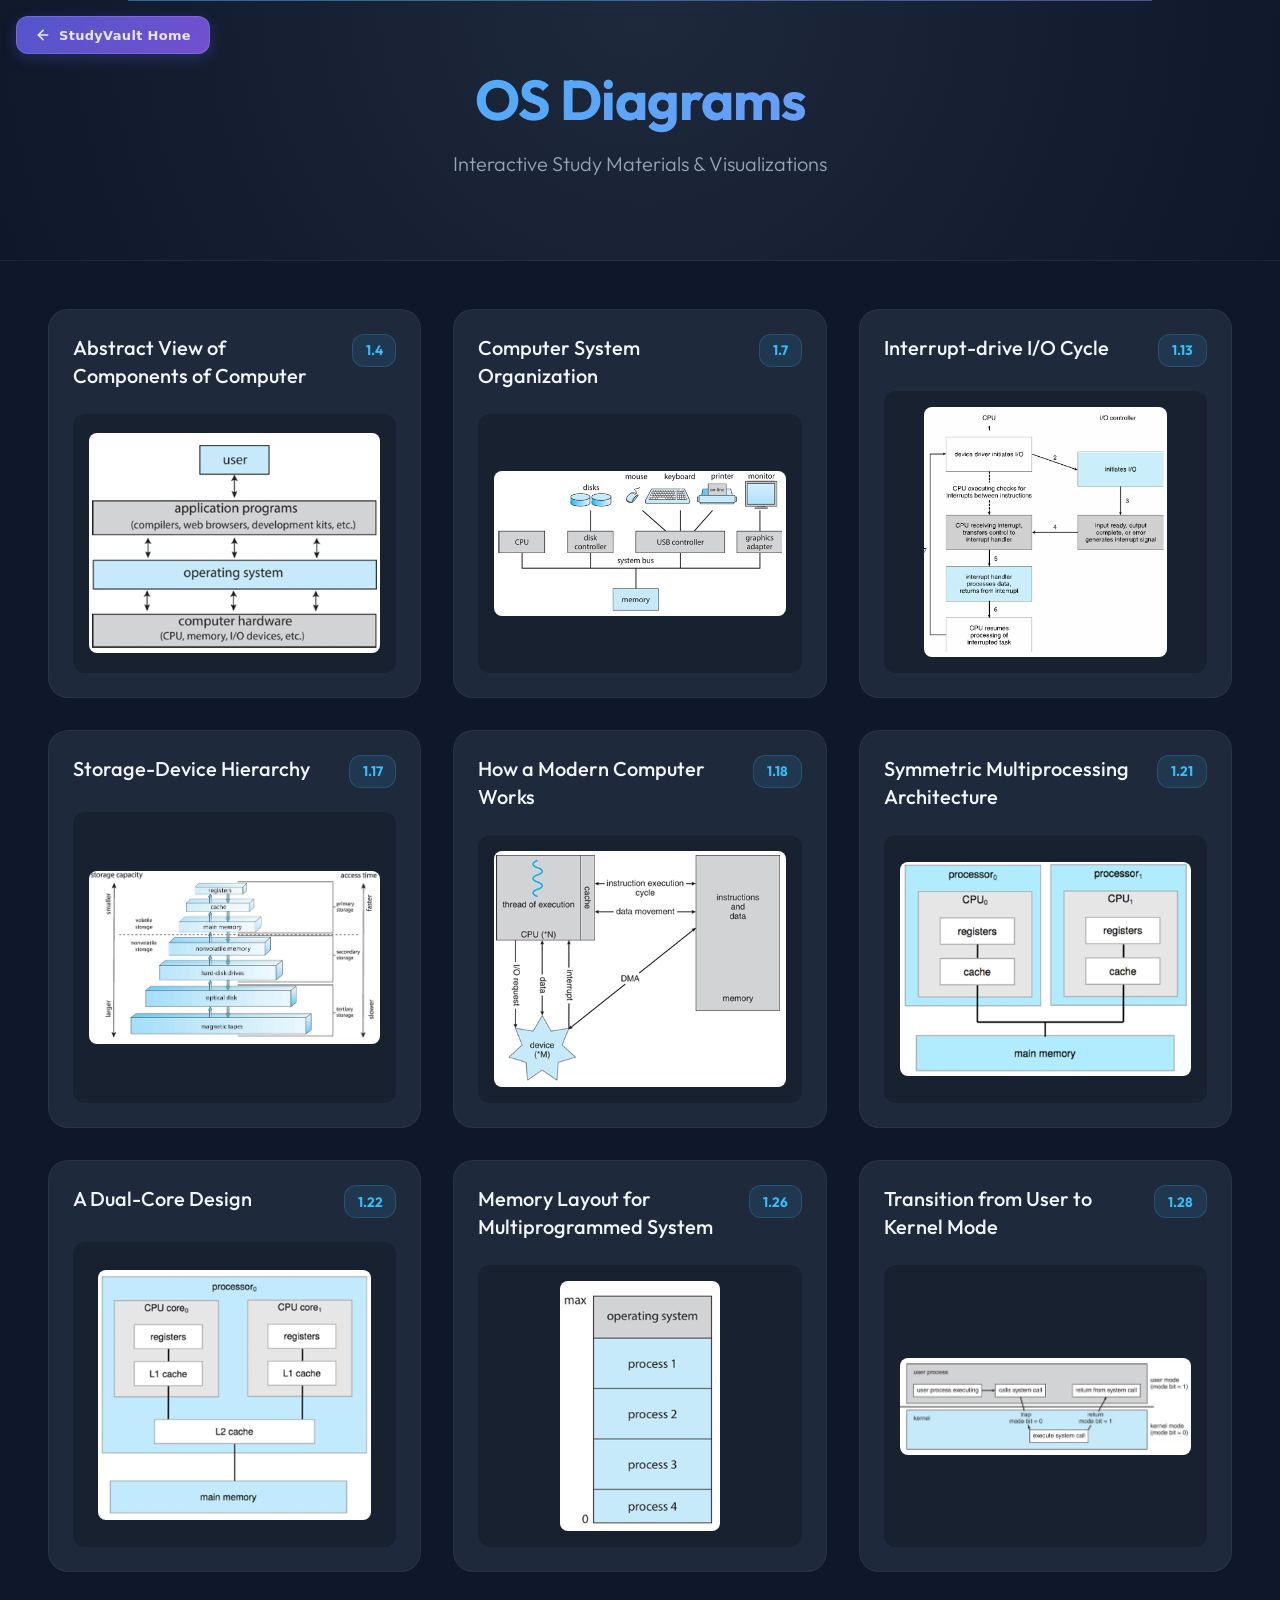
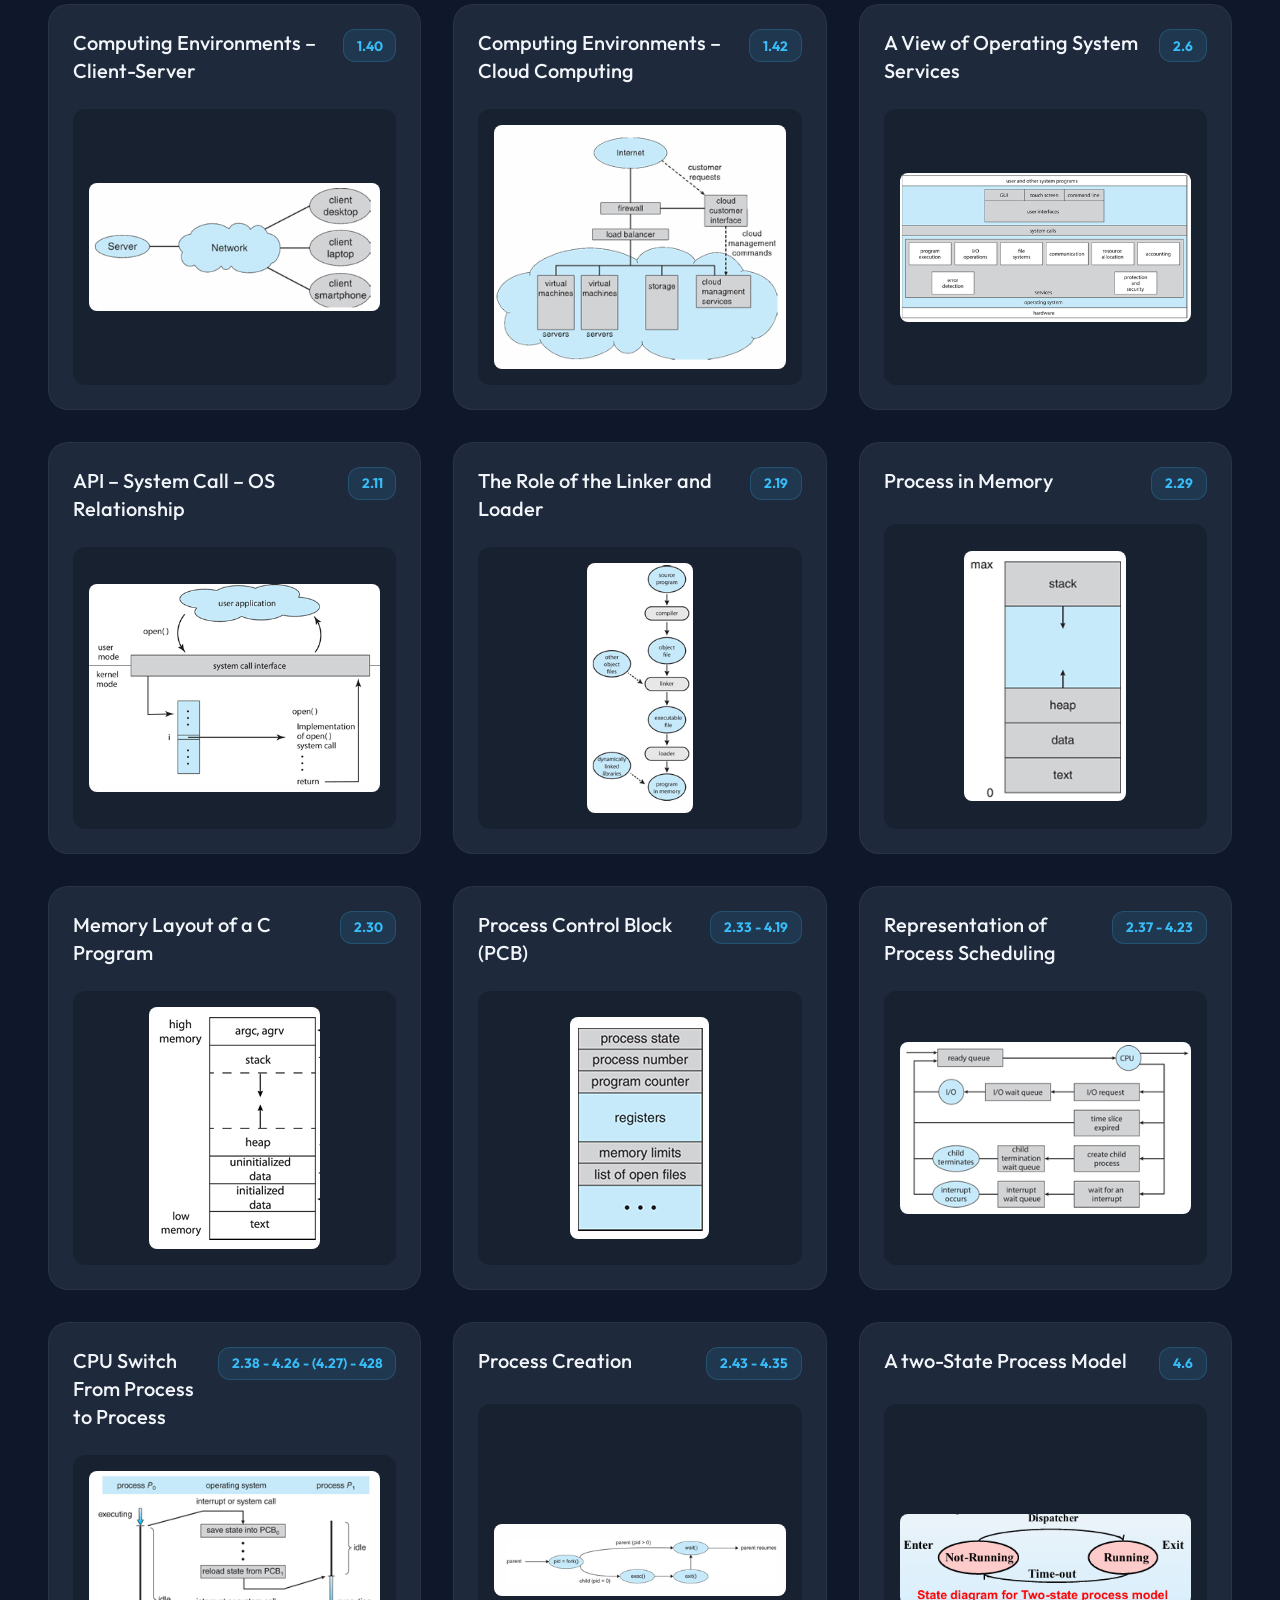
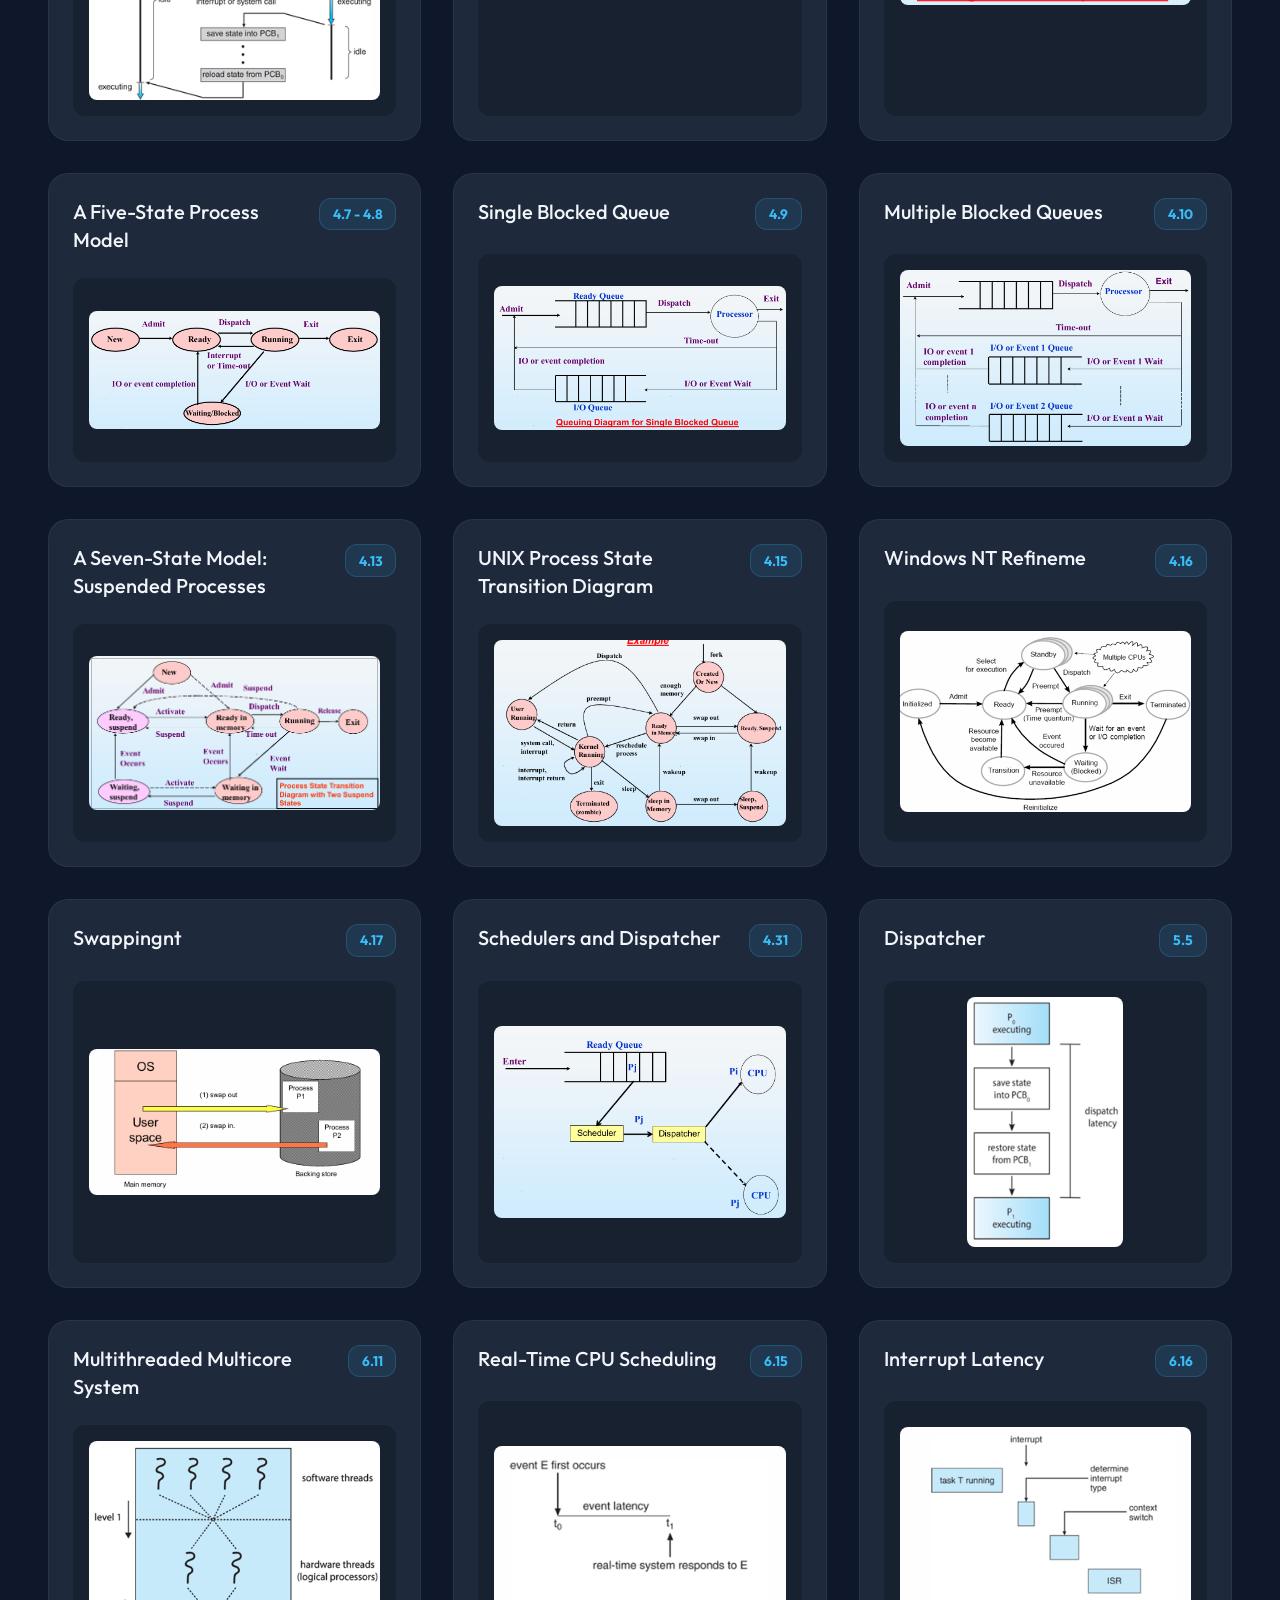
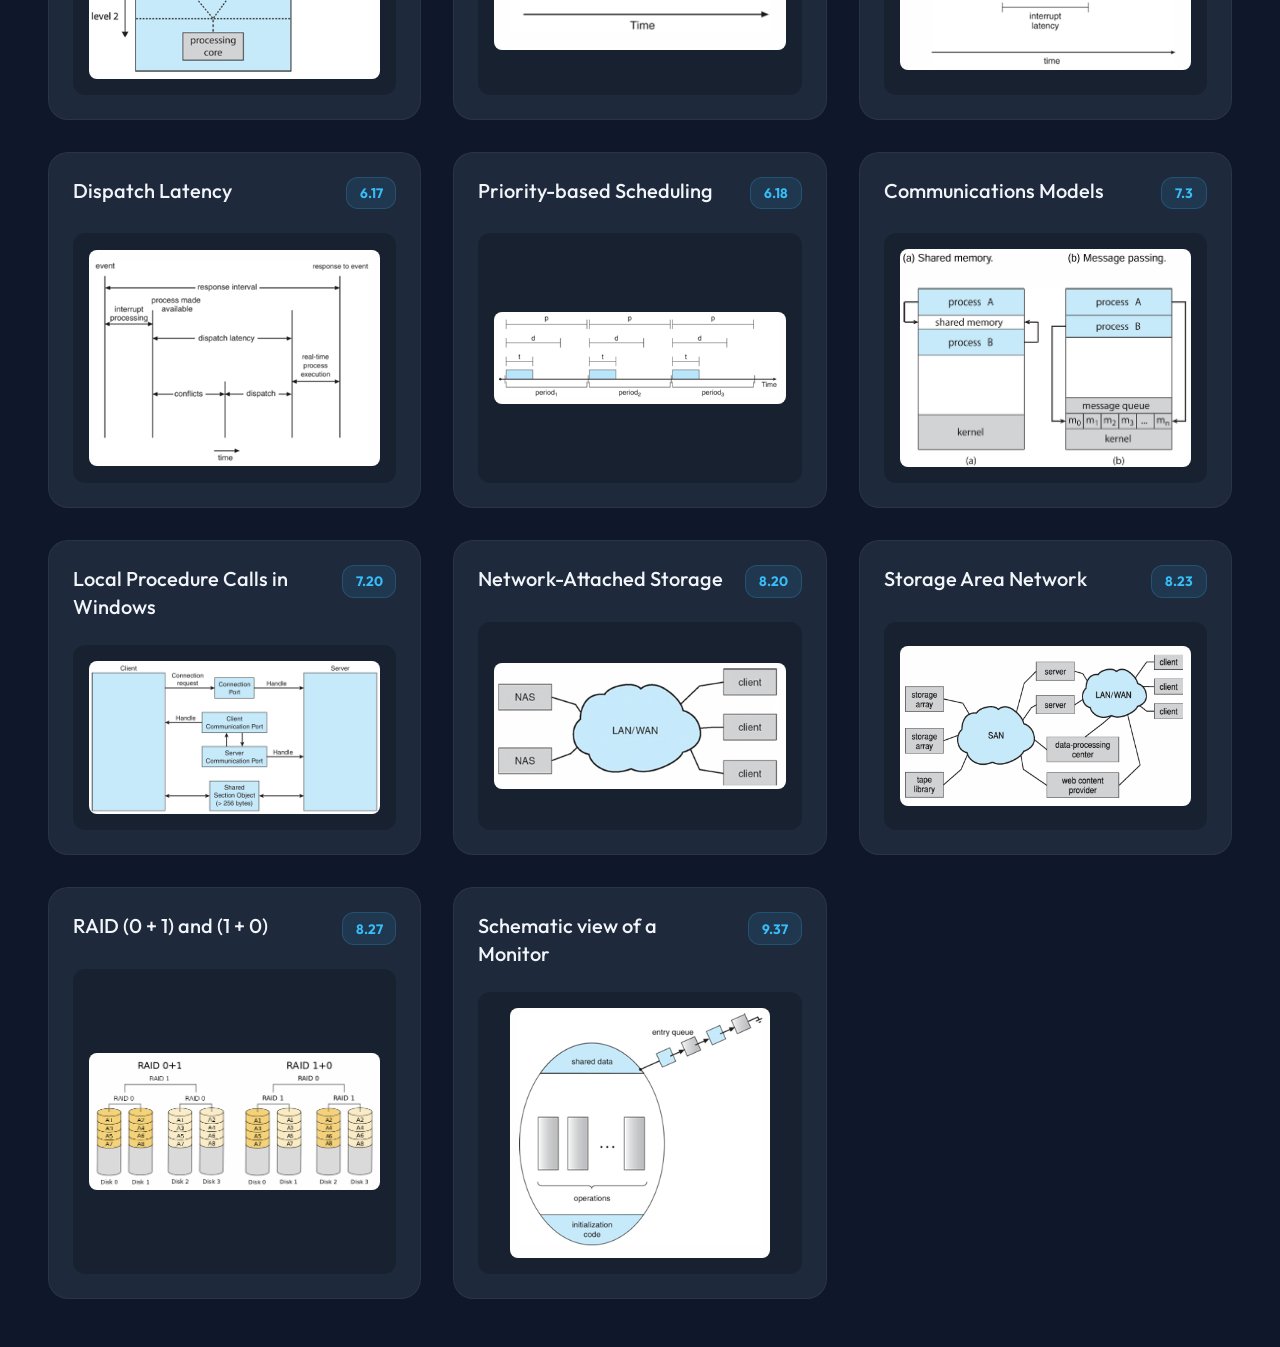
==== files/02_OS_Diagrams.html @ b8034097 "drtygvb33" ====
﻿<!DOCTYPE html>
<html lang="en">
<head>
    <meta charset="UTF-8">
    <meta name="viewport" content="width=device-width, initial-scale=1.0">
    <title>OS Diagrams Collection</title>
    <link href="https://fonts.googleapis.com/css2?family=Outfit:wght@300;400;500;700&display=swap" rel="stylesheet">
    <style>
        :root {
            --bg-dark: #0f172a;
            --bg-card: #1e293b;
            --text-main: #f1f5f9;
            --text-muted: #94a3b8;
            --accent: #3b82f6;
            --accent-glow: rgba(59, 130, 246, 0.5);
            --gradient: linear-gradient(135deg, #38bdf8, #818cf8);
        }
        
        * {
            box-sizing: border-box;
        }

        body {
            margin: 0;
            padding: 0;
            font-family: 'Outfit', sans-serif;
            background-color: var(--bg-dark);
            color: var(--text-main);
            min-height: 100vh;
        }

        header {
            text-align: center;
            padding: 4rem 2rem;
            background: radial-gradient(circle at top, #1e293b 0%, #0f172a 100%);
            border-bottom: 1px solid rgba(255, 255, 255, 0.05);
            position: relative;
            overflow: hidden;
        }

        header::after {
            content: '';
            position: absolute;
            top: 0;
            left: 50%;
            transform: translateX(-50%);
            width: 80%;
            height: 1px;
            background: var(--gradient);
            opacity: 0.5;
            box-shadow: 0 0 20px var(--accent-glow);
        }

        h1 {
            margin: 0;
            font-size: 3.5rem;
            font-weight: 700;
            background: var(--gradient);
            -webkit-background-clip: text;
            -webkit-text-fill-color: transparent;
            letter-spacing: -1px;
        }

        header p {
            margin-top: 1rem;
            color: var(--text-muted);
            font-size: 1.25rem;
            font-weight: 300;
        }

        .grid {
            display: grid;
            grid-template-columns: repeat(auto-fill, minmax(350px, 1fr));
            gap: 2rem;
            padding: 3rem;
            max-width: 1400px;
            margin: 0 auto;
        }

        .card {
            background: var(--bg-card);
            border-radius: 20px;
            padding: 1.5rem;
            border: 1px solid rgba(255,255,255,0.05);
            transition: all 0.4s cubic-bezier(0.175, 0.885, 0.32, 1.275);
            display: flex;
            flex-direction: column;
            position: relative;
            z-index: 1;
        }

        .card::before {
            content: '';
            position: absolute;
            inset: 0;
            border-radius: 20px;
            padding: 2px;
            background: var(--gradient);
            -webkit-mask: linear-gradient(#fff 0 0) content-box, linear-gradient(#fff 0 0);
            -webkit-mask-composite: xor;
            mask-composite: exclude;
            opacity: 0;
            transition: opacity 0.4s ease;
            z-index: -1;
        }

        .card:hover {
            transform: translateY(-10px);
            box-shadow: 0 20px 40px rgba(0,0,0,0.5);
        }

        .card:hover::before {
            opacity: 1;
        }

        .card-header {
            margin-bottom: 1.5rem;
            display: flex;
            justify-content: space-between;
            align-items: flex-start;
            gap: 1rem;
        }

        .card-title {
            margin: 0;
            font-size: 1.25rem;
            font-weight: 500;
            line-height: 1.4;
        }

        .card-badge {
            background: rgba(56, 189, 248, 0.1);
            color: #38bdf8;
            padding: 0.4rem 0.8rem;
            border-radius: 12px;
            font-size: 0.85rem;
            font-weight: 700;
            white-space: nowrap;
            border: 1px solid rgba(56, 189, 248, 0.2);
        }

        .card-image-container {
            flex-grow: 1;
            display: flex;
            align-items: center;
            justify-content: center;
            background: rgba(0,0,0,0.2);
            border-radius: 12px;
            padding: 1rem;
            overflow: hidden;
            cursor: zoom-in;
        }

        .card-image {
            max-width: 100%;
            max-height: 250px;
            object-fit: contain;
            border-radius: 8px;
            transition: transform 0.5s ease;
        }

        .card-image-container:hover .card-image {
            transform: scale(1.05);
        }

        /* Lightbox Modal */
        .lightbox {
            position: fixed;
            inset: 0;
            background: rgba(15, 23, 42, 0.95);
            backdrop-filter: blur(10px);
            z-index: 1000;
            display: flex;
            align-items: center;
            justify-content: center;
            opacity: 0;
            pointer-events: none;
            transition: opacity 0.3s ease;
            padding: 2rem;
        }

        .lightbox.active {
            opacity: 1;
            pointer-events: all;
        }

        .lightbox-content {
            max-width: 100%;
            max-height: 100%;
            position: relative;
        }

        .lightbox-img {
            max-width: 100%;
            max-height: 90vh;
            border-radius: 12px;
            box-shadow: 0 0 50px rgba(0,0,0,0.5);
            transform: scale(0.9);
            transition: transform 0.4s cubic-bezier(0.175, 0.885, 0.32, 1.275);
        }

        .lightbox.active .lightbox-img {
            transform: scale(1);
        }

        .lightbox-close {
            position: absolute;
            top: -3rem;
            right: 0;
            color: #fff;
            font-size: 2.5rem;
            background: none;
            border: none;
            cursor: pointer;
            opacity: 0.7;
            transition: opacity 0.2s;
        }

        .lightbox-close:hover {
            opacity: 1;
        }

        .no-image {
            padding: 3rem 0;
            text-align: center;
            color: var(--text-muted);
            font-style: italic;
        }

        .first-badge-tooltip {
            position: relative;
            cursor: pointer;
        }

        .first-badge-tooltip::after {
            content: '💡  Lecture . Slide ';
            position: absolute;
            bottom: 140%;
            right: -20px;
            background: linear-gradient(135deg, #3b82f6, #8b5cf6);
            color: #fff;
            padding: 0.6rem 1.2rem;
            border-radius: 10px;
            font-size: 0.95rem;
            font-weight: 600;
            white-space: nowrap;
            box-shadow: 0 10px 25px rgba(59, 130, 246, 0.4);
            animation: bounce-tooltip 2s infinite, fade-out-tooltip 10s forwards;
            pointer-events: none;
            z-index: 20;
        }

        .first-badge-tooltip::before {
            content: '';
            position: absolute;
            bottom: calc(140% - 10px);
            right: 20px;
            border-width: 6px;
            border-style: solid;
            border-color: #6d28d9 transparent transparent transparent;
            animation: fade-out-tooltip 10s forwards;
            pointer-events: none;
            z-index: 20;
        }

        @keyframes bounce-tooltip {
            0%, 100% { transform: translateY(0); }
            50% { transform: translateY(-5px); }
        }

        @keyframes fade-out-tooltip {
            0% { opacity: 0; }
            10% { opacity: 1; }
            80% { opacity: 1; }
            100% { opacity: 0; visibility: hidden; }
        }
    </style>
</head>
<body>
<!-- StudyVault Navigation -->
<a href="../index.html" style="position:fixed;top:16px;left:16px;z-index:99999;display:inline-flex;align-items:center;gap:8px;padding:10px 18px;background:linear-gradient(135deg,rgba(99,102,241,0.9),rgba(139,92,246,0.9));color:white;text-decoration:none;border-radius:12px;font-family:'Inter',system-ui,-apple-system,sans-serif;font-size:13px;font-weight:600;letter-spacing:0.3px;backdrop-filter:blur(12px);border:1px solid rgba(255,255,255,0.15);box-shadow:0 4px 15px rgba(99,102,241,0.3),0 1px 3px rgba(0,0,0,0.2);transition:all 0.3s cubic-bezier(0.4,0,0.2,1);opacity:0.9;" onmouseover="this.style.opacity='1';this.style.transform='translateY(-2px)';this.style.boxShadow='0 6px 20px rgba(99,102,241,0.4),0 2px 5px rgba(0,0,0,0.2)'" onmouseout="this.style.opacity='0.9';this.style.transform='translateY(0)';this.style.boxShadow='0 4px 15px rgba(99,102,241,0.3),0 1px 3px rgba(0,0,0,0.2)'" id="back-to-home"><svg width="16" height="16" viewBox="0 0 24 24" fill="none" stroke="currentColor" stroke-width="2.5" stroke-linecap="round" stroke-linejoin="round"><path d="M19 12H5"/><polyline points="12 19 5 12 12 5"/></svg>StudyVault Home</a>

    <header>
        <h1>OS Diagrams</h1>
        <p>Interactive Study Materials & Visualizations</p>
    </header>

    <main class="grid">

        <article class="card">
            <div class="card-header">
                <h2 class="card-title">Abstract View of Components of Computer</h2>
                <span class="card-badge first-badge-tooltip">1.4</span>
            </div>
            <div class="card-image-container" onclick="openLightbox(this)">
                <img class="card-image" src="OS diagrams/Abstract View of Components of Computer.png" alt="Abstract View of Components of Computer" data-full="OS diagrams/Abstract View of Components of Computer.png">
            </div>
        </article>
        <article class="card">
            <div class="card-header">
                <h2 class="card-title">Computer System Organization</h2>
                <span class="card-badge">1.7</span>
            </div>
            <div class="card-image-container" onclick="openLightbox(this)">
                <img class="card-image" src="OS diagrams/Computer System Organization.png" alt="Computer System Organization" data-full="OS diagrams/Computer System Organization.png">
            </div>
        </article>
        
        <article class="card">
            <div class="card-header">
                <h2 class="card-title">Interrupt-drive I/O Cycle</h2>
                <span class="card-badge">1.13</span>
            </div>
            <div class="card-image-container" onclick="openLightbox(this)">
                <img class="card-image" src="OS diagrams/Interrupt-drive IO Cycle.png" alt="Interrupt-drive I/O Cycle" data-full="OS diagrams/Interrupt-drive IO Cycle.png">
            </div>
        </article>
        <article class="card">
            <div class="card-header">
                <h2 class="card-title">Storage-Device Hierarchy</h2>
                <span class="card-badge">1.17</span>
            </div>
            <div class="card-image-container" onclick="openLightbox(this)">
                <img class="card-image" src="OS diagrams/Storage-Device Hierarchy.png" alt="Storage-Device Hierarchy" data-full="OS diagrams/Storage-Device Hierarchy.png">
            </div>
        </article>
        <article class="card">
            <div class="card-header">
                <h2 class="card-title">How a Modern Computer Works</h2>
                <span class="card-badge">1.18</span>
            </div>
            <div class="card-image-container" onclick="openLightbox(this)">
                <img class="card-image" src="OS diagrams/How a Modern Computer Works.png" alt="How a Modern Computer Works" data-full="OS diagrams/How a Modern Computer Works.png">
            </div>
        </article>
        <article class="card">
            <div class="card-header">
                <h2 class="card-title">Symmetric Multiprocessing Architecture</h2>
                <span class="card-badge">1.21</span>
            </div>
            <div class="card-image-container" onclick="openLightbox(this)">
                <img class="card-image" src="OS diagrams/Symmetric Multiprocessing Architecture.png" alt="Symmetric Multiprocessing Architecture" data-full="OS diagrams/Symmetric Multiprocessing Architecture.png">
            </div>
        </article>
        <article class="card">
            <div class="card-header">
                <h2 class="card-title">A Dual-Core Design</h2>
                <span class="card-badge">1.22</span>
            </div>
            <div class="card-image-container" onclick="openLightbox(this)">
                <img class="card-image" src="OS diagrams/A Dual-Core Design.png" alt="A Dual-Core Design" data-full="OS diagrams/A Dual-Core Design.png">
            </div>
        </article>
        <article class="card">
            <div class="card-header">
                <h2 class="card-title">Memory Layout for Multiprogrammed System</h2>
                <span class="card-badge">1.26</span>
            </div>
            <div class="card-image-container" onclick="openLightbox(this)">
                <img class="card-image" src="OS diagrams/Memory Layout for Multiprogrammed System.png" alt="Memory Layout for Multiprogrammed System" data-full="OS diagrams/Memory Layout for Multiprogrammed System.png">
            </div>
        </article>
        <article class="card">
            <div class="card-header">
                <h2 class="card-title">Transition from User to Kernel Mode</h2>
                <span class="card-badge">1.28</span>
            </div>
            <div class="card-image-container" onclick="openLightbox(this)">
                <img class="card-image" src="OS diagrams/Transition from User to Kernel Mode.png" alt="Transition from User to Kernel Mode" data-full="OS diagrams/Transition from User to Kernel Mode.png">
            </div>
        </article>
        <article class="card">
            <div class="card-header">
                <h2 class="card-title">Computing Environments – Client-Server</h2>
                <span class="card-badge">1.40</span>
            </div>
            <div class="card-image-container" onclick="openLightbox(this)">
                <img class="card-image" src="OS diagrams/Computing Environments – Client-Server.png" alt="Computing Environments – Client-Server" data-full="OS diagrams/Computing Environments – Client-Server.png">
            </div>
        </article>
        <article class="card">
            <div class="card-header">
                <h2 class="card-title">Computing Environments – Cloud Computing</h2>
                <span class="card-badge">1.42</span>
            </div>
            <div class="card-image-container" onclick="openLightbox(this)">
                <img class="card-image" src="OS diagrams/Computing Environments – Cloud Computing.png" alt="Computing Environments – Cloud Computing" data-full="OS diagrams/Computing Environments – Cloud Computing.png">
            </div>
        </article>
        <article class="card">
            <div class="card-header">
                <h2 class="card-title">A View of Operating System Services</h2>
                <span class="card-badge">2.6</span>
            </div>
            <div class="card-image-container" onclick="openLightbox(this)">
                <img class="card-image" src="OS diagrams/A View of Operating System Services.png" alt="A View of Operating System Services" data-full="OS diagrams/A View of Operating System Services.png">
            </div>
        </article>
        <article class="card">
            <div class="card-header">
                <h2 class="card-title">API – System Call – OS Relationship</h2>
                <span class="card-badge">2.11</span>
            </div>
            <div class="card-image-container" onclick="openLightbox(this)">
                <img class="card-image" src="OS diagrams/API – System Call – OS Relationship.png" alt="API – System Call – OS Relationship" data-full="OS diagrams/API – System Call – OS Relationship.png">
            </div>
        </article>
        <article class="card">
            <div class="card-header">
                <h2 class="card-title">The Role of the Linker and Loader</h2>
                <span class="card-badge">2.19</span>
            </div>
            <div class="card-image-container" onclick="openLightbox(this)">
                <img class="card-image" src="OS diagrams/The Role of the Linker and Loader.png" alt="The Role of the Linker and Loader" data-full="OS diagrams/The Role of the Linker and Loader.png">
            </div>
        </article>
        <article class="card">
            <div class="card-header">
                <h2 class="card-title">Process in Memory</h2>
                <span class="card-badge">2.29</span>
            </div>
            <div class="card-image-container" onclick="openLightbox(this)">
                <img class="card-image" src="OS diagrams/Process in Memory.png" alt="Process in Memory" data-full="OS diagrams/Process in Memory.png">
            </div>
        </article>
        <article class="card">
            <div class="card-header">
                <h2 class="card-title">Memory Layout of a C Program</h2>
                <span class="card-badge">2.30</span>
            </div>
            <div class="card-image-container" onclick="openLightbox(this)">
                <img class="card-image" src="OS diagrams/Memory Layout of a C Program.png" alt="Memory Layout of a C Program" data-full="OS diagrams/Memory Layout of a C Program.png">
            </div>
        </article>
        <article class="card">
            <div class="card-header">
                <h2 class="card-title">Process Control Block (PCB)</h2>
                <span class="card-badge">2.33 - 4.19</span>
            </div>
            <div class="card-image-container" onclick="openLightbox(this)">
                <img class="card-image" src="OS diagrams/Process Control Block (PCB).png" alt="Process Control Block (PCB)" data-full="OS diagrams/Process Control Block (PCB).png">
            </div>
        </article>
        <article class="card">
            <div class="card-header">
                <h2 class="card-title">Representation of Process Scheduling</h2>
                <span class="card-badge">2.37 - 4.23</span>
            </div>
            <div class="card-image-container" onclick="openLightbox(this)">
                <img class="card-image" src="OS diagrams/Representation of Process Scheduling.png" alt="Representation of Process Scheduling" data-full="OS diagrams/Representation of Process Scheduling.png">
            </div>
        </article>
        <article class="card">
            <div class="card-header">
                <h2 class="card-title">CPU Switch From Process to Process</h2>
                <span class="card-badge">2.38 - 4.26 - (4.27) - 428</span>
            </div>
            <div class="card-image-container" onclick="openLightbox(this)">
                <img class="card-image" src="OS diagrams/CPU Switch From Process to Process.png" alt="CPU Switch From Process to Process" data-full="OS diagrams/CPU Switch From Process to Process.png">
            </div>
        </article>
        <article class="card">
            <div class="card-header">
                <h2 class="card-title">Process Creation</h2>
                <span class="card-badge">2.43 - 4.35</span>
            </div>
            <div class="card-image-container" onclick="openLightbox(this)">
                <img class="card-image" src="OS diagrams/Process Creation.png" alt="Process Creation" data-full="OS diagrams/Process Creation.png">
            </div>
        </article>
        <article class="card">
            <div class="card-header">
                <h2 class="card-title">A two-State Process Model</h2>
                <span class="card-badge">4.6</span>
            </div>
            <div class="card-image-container" onclick="openLightbox(this)">
                <img class="card-image" src="OS diagrams/A two-State Process Model.png" alt="A two-State Process Model" data-full="OS diagrams/A two-State Process Model.png">
            </div>
        </article>
        <article class="card">
            <div class="card-header">
                <h2 class="card-title">A Five-State Process Model</h2>
                <span class="card-badge">4.7 - 4.8</span>
            </div>
            <div class="card-image-container" onclick="openLightbox(this)">
                <img class="card-image" src="OS diagrams/A Five-State Process Model.png" alt="A Five-State Process Model" data-full="OS diagrams/A Five-State Process Model.png">
            </div>
        </article>
        <article class="card">
            <div class="card-header">
                <h2 class="card-title">Single Blocked Queue</h2>
                <span class="card-badge">4.9</span>
            </div>
            <div class="card-image-container" onclick="openLightbox(this)">
                <img class="card-image" src="OS diagrams/Single Blocked Queue.png" alt="Single Blocked Queue" data-full="OS diagrams/Single Blocked Queue.png">
            </div>
        </article>
        <article class="card">
            <div class="card-header">
                <h2 class="card-title">Multiple Blocked Queues</h2>
                <span class="card-badge">4.10</span>
            </div>
            <div class="card-image-container" onclick="openLightbox(this)">
                <img class="card-image" src="OS diagrams/Multiple Blocked Queues.png" alt="Multiple Blocked Queues" data-full="OS diagrams/Multiple Blocked Queues.png">
            </div>
        </article>
        <article class="card">
            <div class="card-header">
                <h2 class="card-title">A Seven-State Model: Suspended Processes</h2>
                <span class="card-badge">4.13</span>
            </div>
            <div class="card-image-container" onclick="openLightbox(this)">
                <img class="card-image" src="OS diagrams/A Seven-State Model Suspended Processes.png" alt="A Seven-State Model: Suspended Processes" data-full="OS diagrams/A Seven-State Model Suspended Processes.png">
            </div>
        </article>
        <article class="card">
            <div class="card-header">
                <h2 class="card-title">UNIX Process State Transition Diagram</h2>
                <span class="card-badge">4.15</span>
            </div>
            <div class="card-image-container" onclick="openLightbox(this)">
                <img class="card-image" src="OS diagrams/UNIX Process State Transition Diagram.png" alt="UNIX Process State Transition Diagram" data-full="OS diagrams/UNIX Process State Transition Diagram.png">
            </div>
        </article>
        <article class="card">
            <div class="card-header">
                <h2 class="card-title">Windows NT Refineme</h2>
                <span class="card-badge">4.16</span>
            </div>
            <div class="card-image-container" onclick="openLightbox(this)">
                <img class="card-image" src="OS diagrams/Windows NT Refineme.png" alt="Windows NT Refineme" data-full="OS diagrams/Windows NT Refineme.png">
            </div>
        </article>
        <article class="card">
            <div class="card-header">
                <h2 class="card-title">Swappingnt</h2>
                <span class="card-badge">4.17</span>
            </div>
            <div class="card-image-container" onclick="openLightbox(this)">
                <img class="card-image" src="OS diagrams/Swappingnt.png" alt="Swappingnt" data-full="OS diagrams/Swappingnt.png">
            </div>
        </article>
        <article class="card">
            <div class="card-header">
                <h2 class="card-title">Schedulers and Dispatcher</h2>
                <span class="card-badge">4.31</span>
            </div>
            <div class="card-image-container" onclick="openLightbox(this)">
                <img class="card-image" src="OS diagrams/Schedulers and Dispatcher.png" alt="Schedulers and Dispatcher" data-full="OS diagrams/Schedulers and Dispatcher.png">
            </div>
        </article>
        <article class="card">
            <div class="card-header">
                <h2 class="card-title">Dispatcher</h2>
                <span class="card-badge">5.5</span>
            </div>
            <div class="card-image-container" onclick="openLightbox(this)">
                <img class="card-image" src="OS diagrams/Dispatcher.png" alt="Dispatcher" data-full="OS diagrams/Dispatcher.png">
            </div>
        </article>
        <article class="card">
            <div class="card-header">
                <h2 class="card-title">Multithreaded Multicore System</h2>
                <span class="card-badge">6.11</span>
            </div>
            <div class="card-image-container" onclick="openLightbox(this)">
                <img class="card-image" src="OS diagrams/Multithreaded Multicore System.png" alt="Multithreaded Multicore System" data-full="OS diagrams/Multithreaded Multicore System.png">
            </div>
        </article>
        <article class="card">
            <div class="card-header">
                <h2 class="card-title">Real-Time CPU Scheduling</h2>
                <span class="card-badge">6.15</span>
            </div>
            <div class="card-image-container" onclick="openLightbox(this)">
                <img class="card-image" src="OS diagrams/Real-Time CPU Scheduling.png" alt="Real-Time CPU Scheduling" data-full="OS diagrams/Real-Time CPU Scheduling.png">
            </div>
        </article>
        <article class="card">
            <div class="card-header">
                <h2 class="card-title">Interrupt Latency</h2>
                <span class="card-badge">6.16</span>
            </div>
            <div class="card-image-container" onclick="openLightbox(this)">
                <img class="card-image" src="OS diagrams/Interrupt Latency.png" alt="Interrupt Latency" data-full="OS diagrams/Interrupt Latency.png">
            </div>
        </article>
        <article class="card">
            <div class="card-header">
                <h2 class="card-title">Dispatch Latency</h2>
                <span class="card-badge">6.17</span>
            </div>
            <div class="card-image-container" onclick="openLightbox(this)">
                <img class="card-image" src="OS diagrams/Dispatch Latency.png" alt="Dispatch Latency" data-full="OS diagrams/Dispatch Latency.png">
            </div>
        </article>
        <article class="card">
            <div class="card-header">
                <h2 class="card-title">Priority-based Scheduling</h2>
                <span class="card-badge">6.18</span>
            </div>
            <div class="card-image-container" onclick="openLightbox(this)">
                <img class="card-image" src="OS diagrams/Priority-based Scheduling.png" alt="Priority-based Scheduling" data-full="OS diagrams/Priority-based Scheduling.png">
            </div>
        </article>
        <article class="card">
            <div class="card-header">
                <h2 class="card-title">Communications Models</h2>
                <span class="card-badge">7.3</span>
            </div>
            <div class="card-image-container" onclick="openLightbox(this)">
                <img class="card-image" src="OS diagrams/Communications Models.png" alt="Communications Models" data-full="OS diagrams/Communications Models.png">
            </div>
        </article>
        <article class="card">
            <div class="card-header">
                <h2 class="card-title">Local Procedure Calls in Windows</h2>
                <span class="card-badge">7.20</span>
            </div>
            <div class="card-image-container" onclick="openLightbox(this)">
                <img class="card-image" src="OS diagrams/Local Procedure Calls in Windows.png" alt="Local Procedure Calls in Windows" data-full="OS diagrams/Local Procedure Calls in Windows.png">
            </div>
        </article>
        <article class="card">
            <div class="card-header">
                <h2 class="card-title">Network-Attached Storage</h2>
                <span class="card-badge">8.20</span>
            </div>
            <div class="card-image-container" onclick="openLightbox(this)">
                <img class="card-image" src="OS diagrams/Network-Attached Storage.png" alt="Network-Attached Storage" data-full="OS diagrams/Network-Attached Storage.png">
            </div>
        </article>
        <article class="card">
            <div class="card-header">
                <h2 class="card-title">Storage Area Network</h2>
                <span class="card-badge">8.23</span>
            </div>
            <div class="card-image-container" onclick="openLightbox(this)">
                <img class="card-image" src="OS diagrams/Storage Area Network.png" alt="Storage Area Network" data-full="OS diagrams/Storage Area Network.png">
            </div>
        </article>
        <article class="card">
            <div class="card-header">
                <h2 class="card-title">RAID (0 + 1) and (1 + 0)</h2>
                <span class="card-badge">8.27</span>
            </div>
            <div class="card-image-container" onclick="openLightbox(this)">
                <img class="card-image" src="OS diagrams/RAID (0 + 1) and (1 + 0).png" alt="RAID (0 + 1) and (1 + 0)" data-full="OS diagrams/RAID (0 + 1) and (1 + 0).png">
            </div>
        </article>
        <article class="card">
            <div class="card-header">
                <h2 class="card-title">Schematic view of a Monitor</h2>
                <span class="card-badge">9.37</span>
            </div>
            <div class="card-image-container" onclick="openLightbox(this)">
                <img class="card-image" src="OS diagrams/Schematic view of a Monitor.png" alt="Schematic view of a Monitor" data-full="OS diagrams/Schematic view of a Monitor.png">
            </div>
        </article>
    </main>

    <div class="lightbox" id="lightbox" onclick="if(event.target === this) closeLightbox()">
        <div class="lightbox-content">
            <button class="lightbox-close" onclick="closeLightbox()">&times;</button>
            <img class="lightbox-img" id="lightbox-img" src="" alt="Full screen diagram">
        </div>
    </div>

    <script>
        function openLightbox(container) {
            const img = container.querySelector('.card-image');
            if (!img) return;
            
            const lightbox = document.getElementById('lightbox');
            const lightboxImg = document.getElementById('lightbox-img');
            
            lightboxImg.src = img.getAttribute('data-full');
            lightbox.classList.add('active');
            document.body.style.overflow = 'hidden';
        }

        function closeLightbox() {
            const lightbox = document.getElementById('lightbox');
            lightbox.classList.remove('active');
            document.body.style.overflow = '';
        }

        document.addEventListener('keydown', (e) => {
            if (e.key === 'Escape') closeLightbox();
        });
    </script>
</body>
</html>
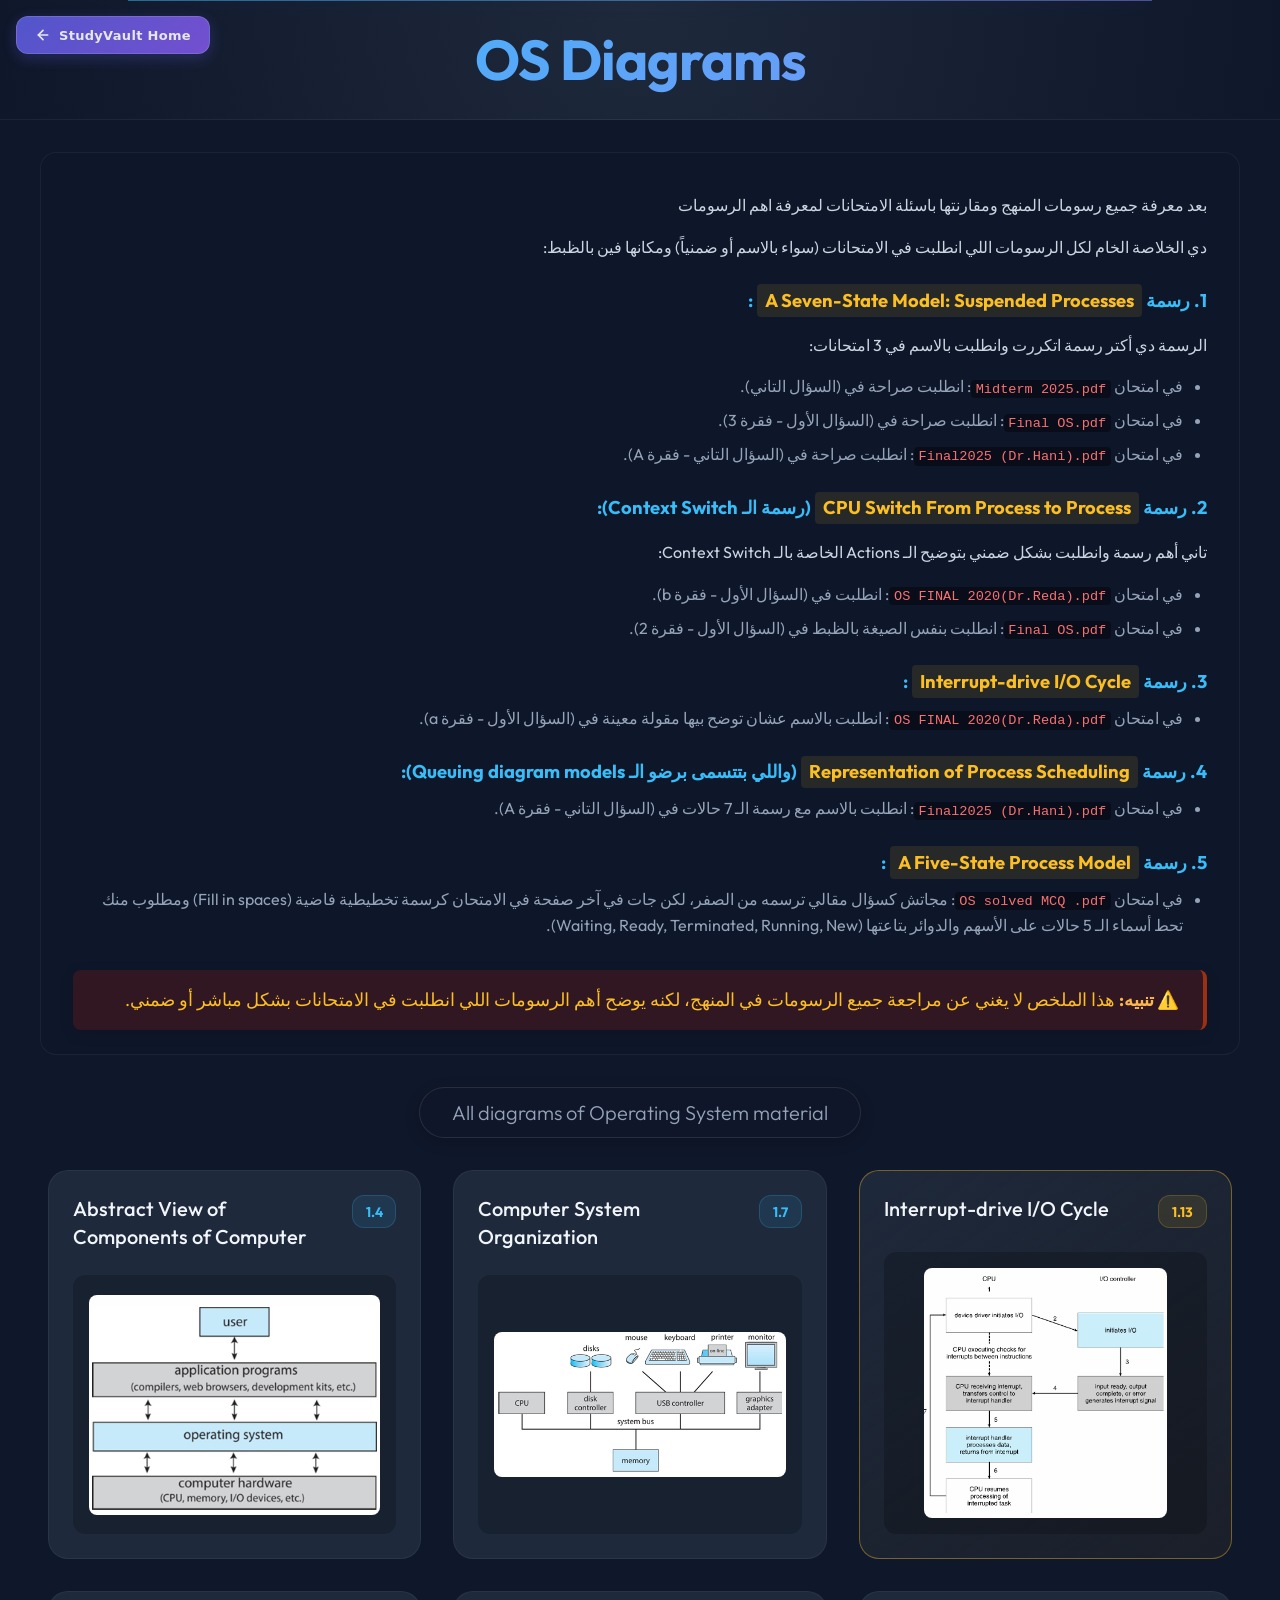
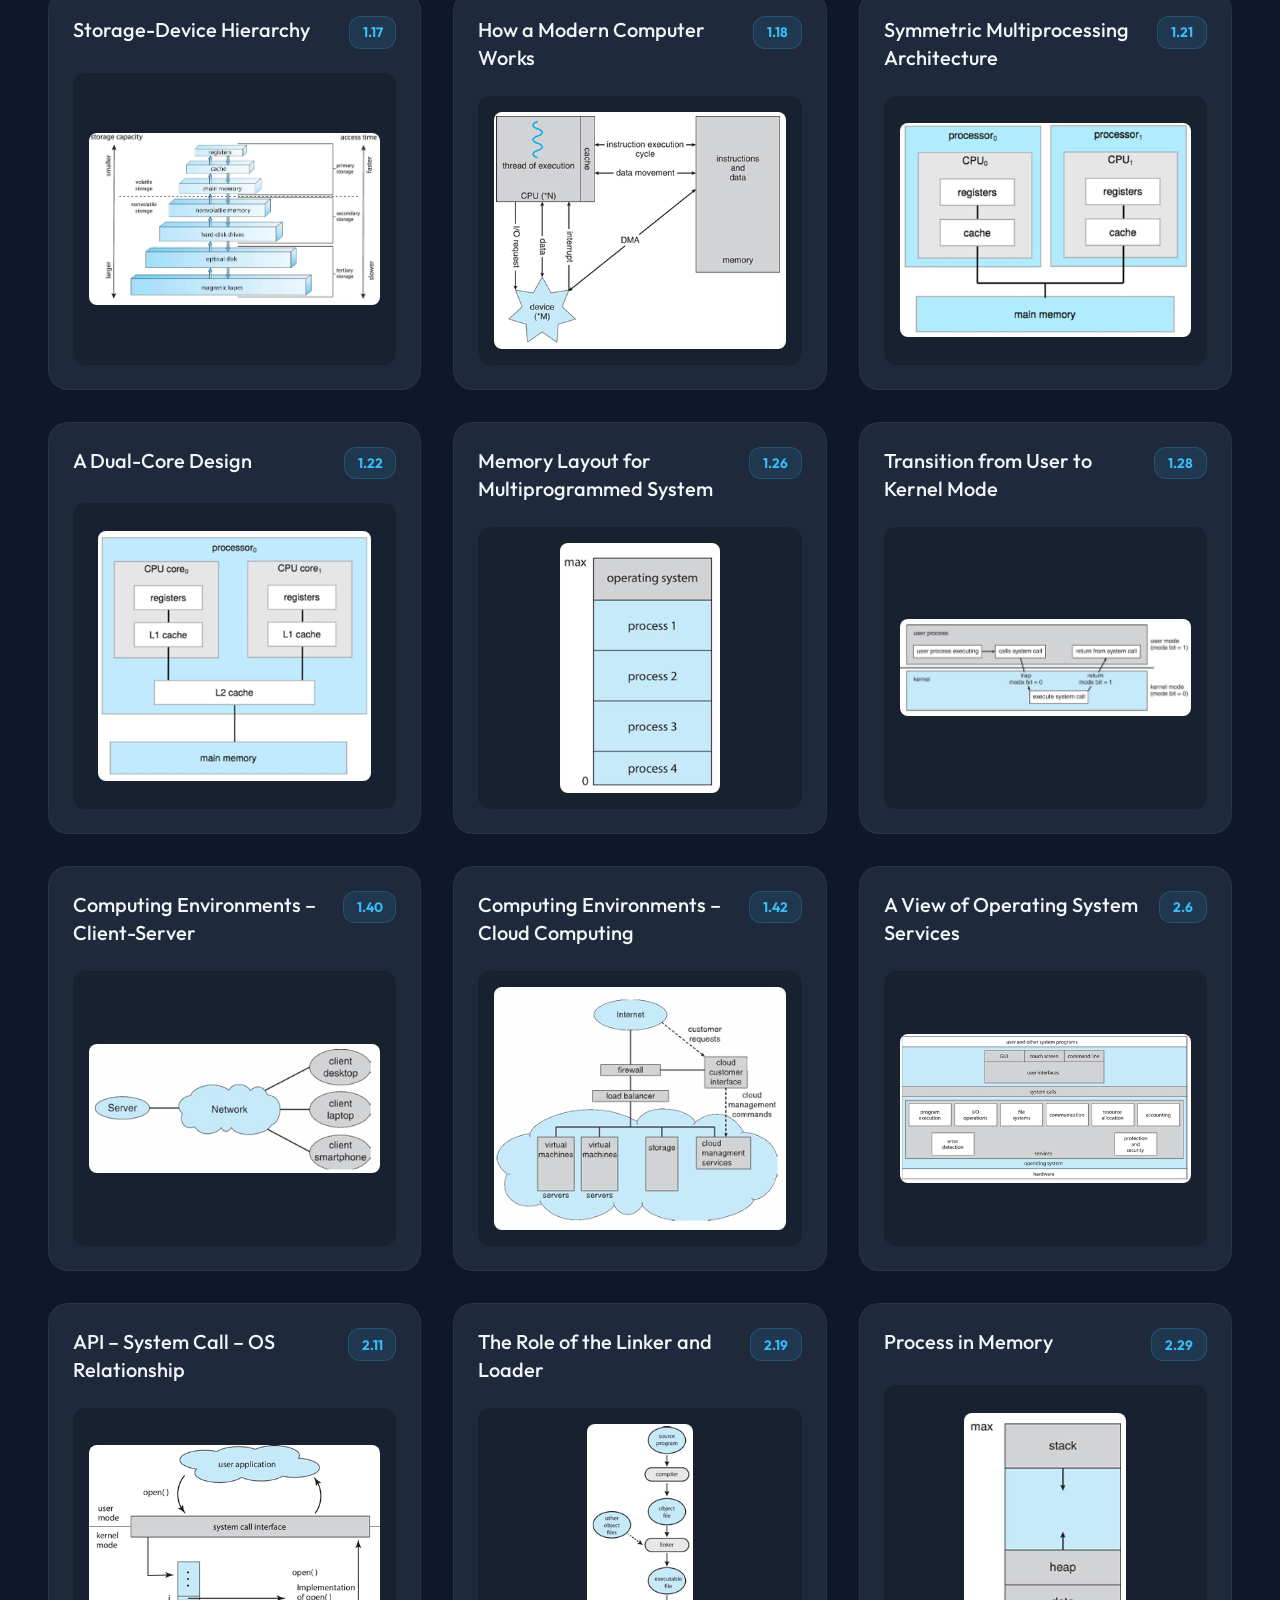
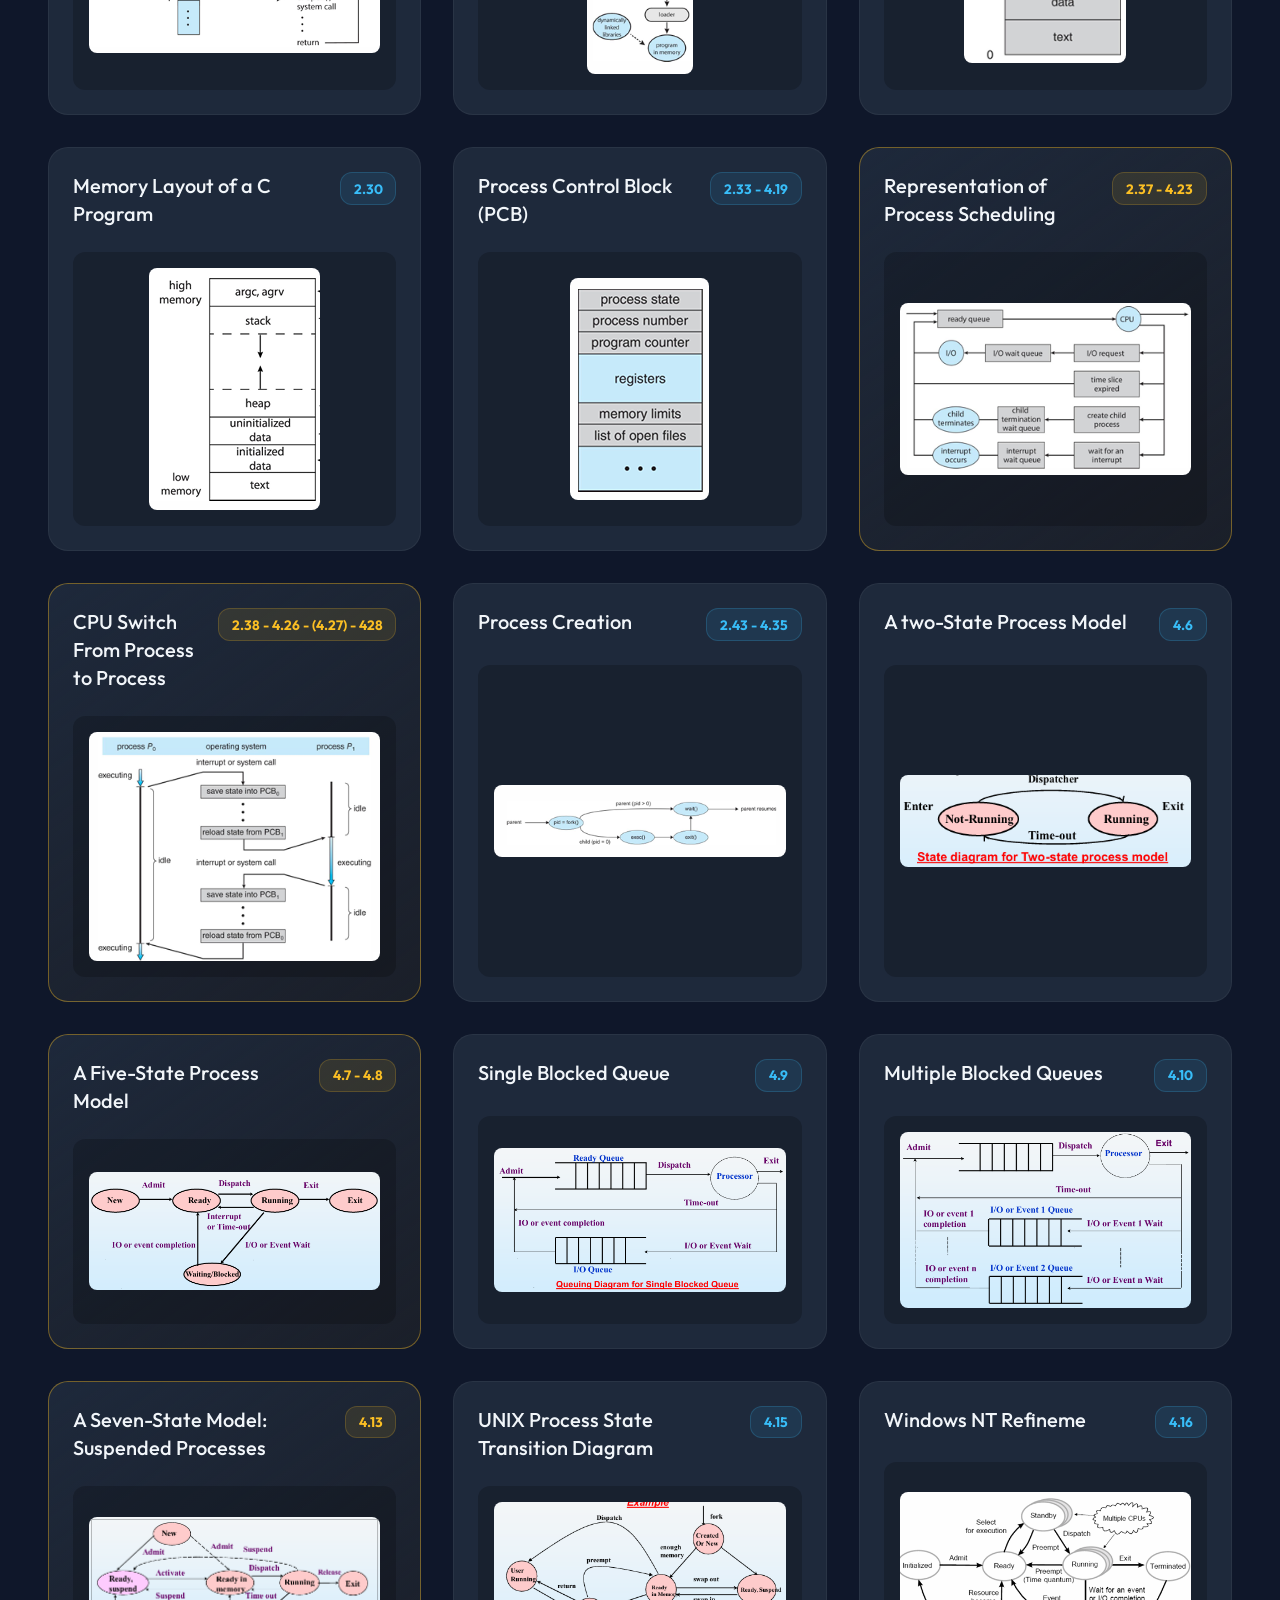
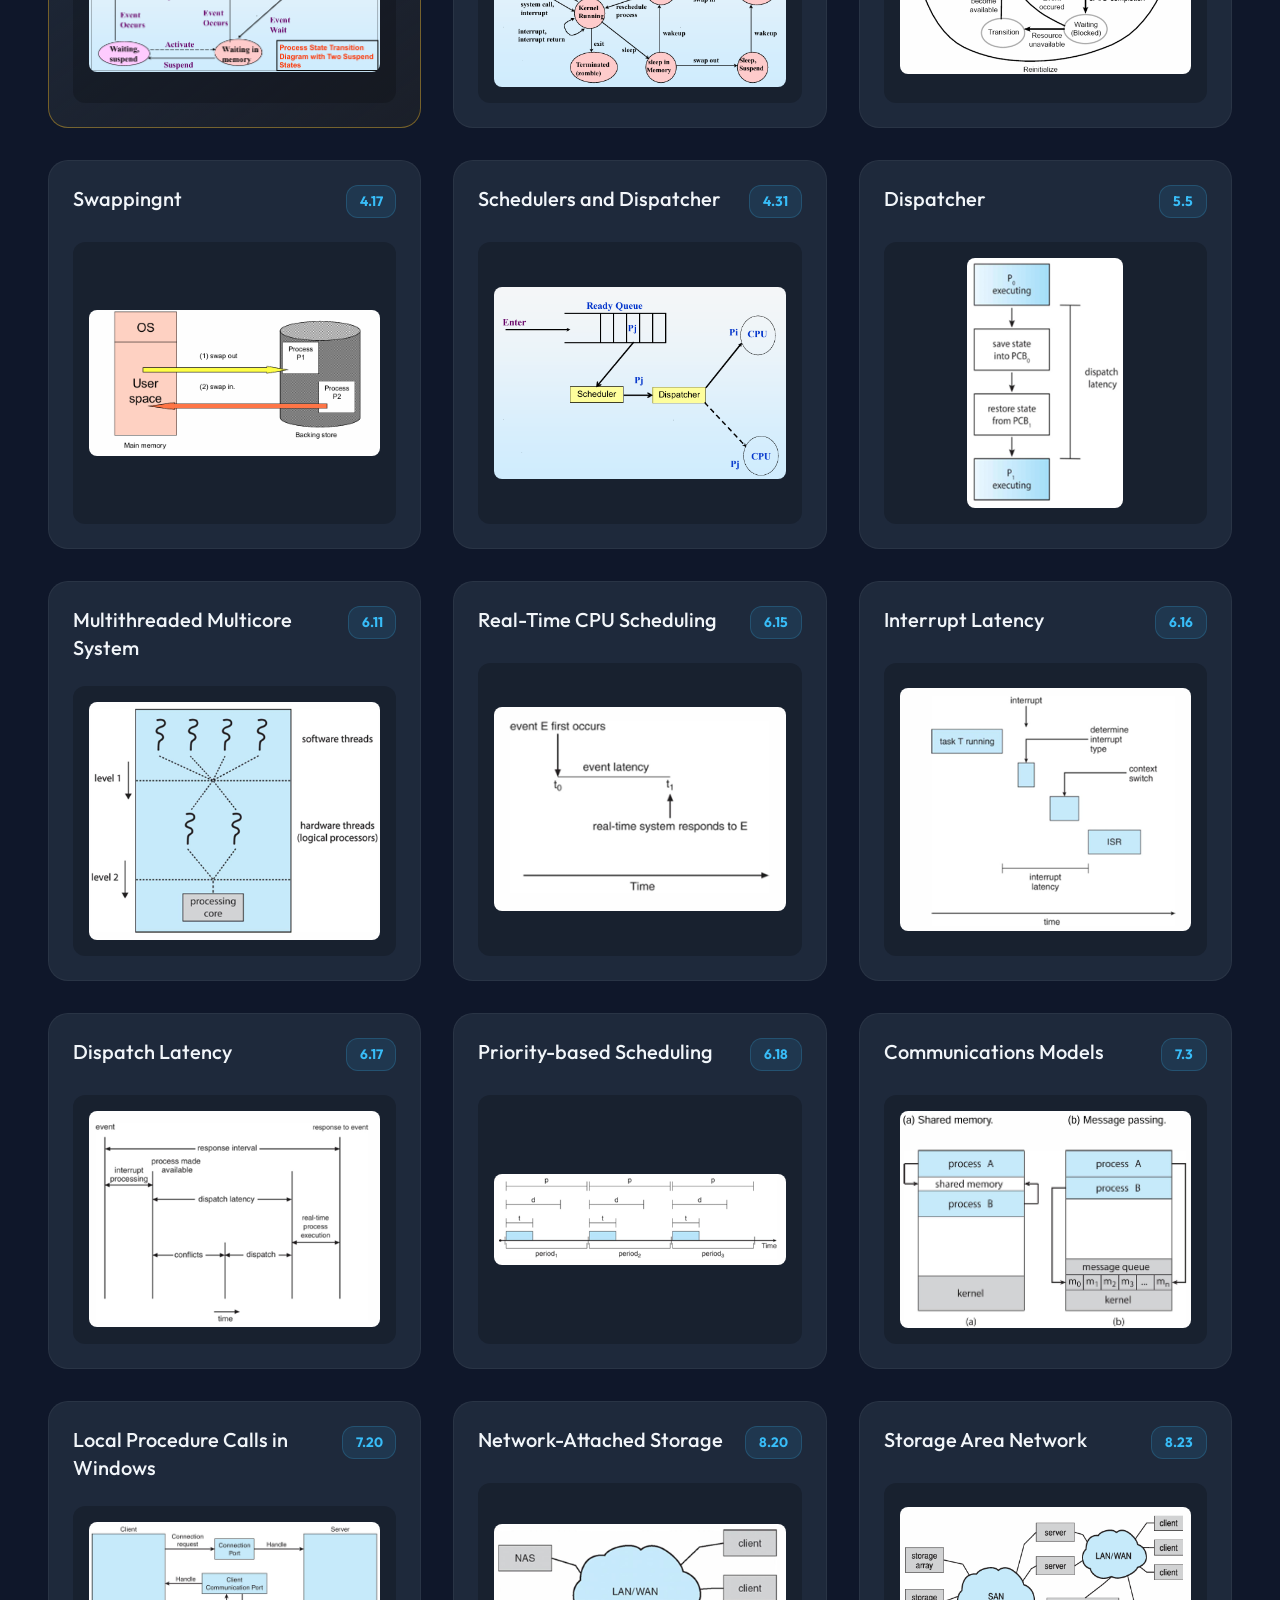
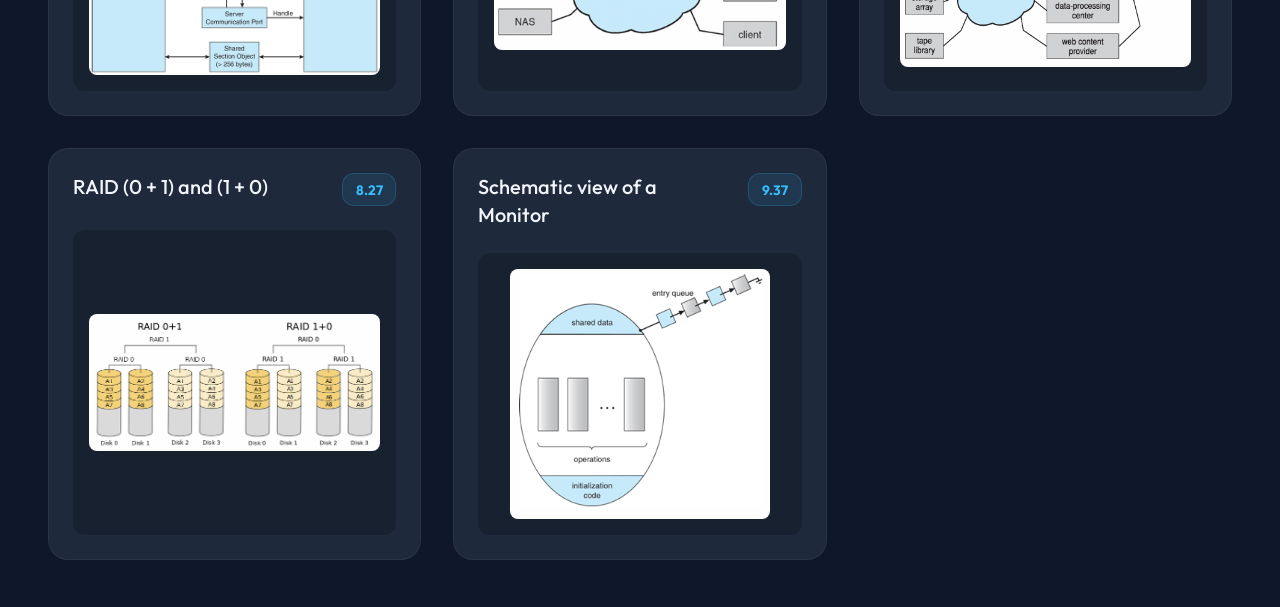
==== commit a67ba635: "3قؤء" ====
--- a/files/02_OS_Diagrams.html
+++ b/files/02_OS_Diagrams.html
@@ -31,7 +31,7 @@
 
         header {
             text-align: center;
-            padding: 4rem 2rem;
+            padding: 1.5rem 2rem;
             background: radial-gradient(circle at top, #1e293b 0%, #0f172a 100%);
             border-bottom: 1px solid rgba(255, 255, 255, 0.05);
             position: relative;
@@ -61,11 +61,23 @@
             letter-spacing: -1px;
         }
 
-        header p {
-            margin-top: 1rem;
+        .section-intro {
+            text-align: center;
+            margin: 2rem auto -1rem;
+            max-width: 800px;
+        }
+
+        .section-intro p {
             color: var(--text-muted);
             font-size: 1.25rem;
             font-weight: 300;
+            background: rgba(15, 23, 42, 0.6);
+            display: inline-block;
+            padding: 0.75rem 2rem;
+            border-radius: 50px;
+            border: 1px solid rgba(255, 255, 255, 0.1);
+            box-shadow: 0 4px 15px rgba(0,0,0,0.2);
+            margin: 0;
         }
 
         .grid {
@@ -113,6 +125,68 @@
             opacity: 1;
         }
 
+        /* Recommended Card Styles */
+        .recommended-card {
+            border: 1px solid rgba(251, 191, 36, 0.4);
+            background: linear-gradient(145deg, var(--bg-card) 0%, rgba(251, 191, 36, 0.05) 100%);
+        }
+
+        .recommended-card::before {
+            background: linear-gradient(135deg, #fbbf24, #f59e0b);
+        }
+
+        .recommended-card .card-badge {
+            background: rgba(251, 191, 36, 0.1);
+            color: #fbbf24;
+            border: 1px solid rgba(251, 191, 36, 0.2);
+        }
+
+        /* Highlight Animation */
+        @keyframes highlightCard {
+            0% { box-shadow: 0 0 0 0 rgba(251, 191, 36, 0.7); border-color: rgba(251, 191, 36, 1); transform: scale(1.02); }
+            50% { box-shadow: 0 0 30px 10px rgba(251, 191, 36, 0.3); border-color: rgba(251, 191, 36, 0.8); transform: scale(1.05); }
+            100% { box-shadow: 0 20px 40px rgba(0,0,0,0.5); transform: scale(1); border-color: rgba(251, 191, 36, 0.4); }
+        }
+
+        .card.highlighted {
+            animation: highlightCard 0.8s ease-out forwards;
+            z-index: 10;
+        }
+
+        /* Toast Notification */
+        .toast-notification {
+            position: fixed;
+            bottom: 30px;
+            left: 50%;
+            transform: translateX(-50%) translateY(100px);
+            background: rgba(15, 23, 42, 0.95);
+            backdrop-filter: blur(8px);
+            border: 1px solid rgba(251, 191, 36, 0.5);
+            color: #f8fafc;
+            padding: 12px 24px;
+            border-radius: 50px;
+            font-weight: 500;
+            font-size: 1rem;
+            box-shadow: 0 10px 30px rgba(0,0,0,0.3), 0 0 15px rgba(251, 191, 36, 0.2);
+            opacity: 0;
+            transition: all 0.4s cubic-bezier(0.175, 0.885, 0.32, 1.275);
+            z-index: 2000;
+            display: flex;
+            align-items: center;
+            gap: 10px;
+            pointer-events: none;
+        }
+
+        .toast-notification.show {
+            transform: translateX(-50%) translateY(0);
+            opacity: 1;
+        }
+
+        .toast-notification .toast-icon {
+            color: #fbbf24;
+            font-size: 1.2rem;
+        }
+
         .card-header {
             margin-bottom: 1.5rem;
             display: flex;
@@ -137,6 +211,7 @@
             font-weight: 700;
             white-space: nowrap;
             border: 1px solid rgba(56, 189, 248, 0.2);
+            transition: all 0.3s ease;
         }
 
         .card-image-container {
@@ -233,7 +308,7 @@
         }
 
         .first-badge-tooltip::after {
-            content: '💡  Lecture . Slide ';
+            content: '💡 Format: Lecture . Slide';
             position: absolute;
             bottom: 140%;
             right: -20px;
@@ -274,6 +349,100 @@
             80% { opacity: 1; }
             100% { opacity: 0; visibility: hidden; }
         }
+    
+        /* Markdown Classic Styles */
+        .markdown-section {
+            max-width: 1200px;
+            margin: 2rem auto;
+            padding: 1.5rem 2rem;
+            background: rgba(15, 23, 42, 0.7);
+            border-radius: 16px;
+            border: 1px solid rgba(255, 255, 255, 0.05);
+            direction: rtl;
+            font-size: 1rem;
+            line-height: 1.6;
+        }
+
+        .markdown-section h2 {
+            margin-top: 0;
+            color: #f8fafc;
+            border-bottom: 2px solid var(--accent);
+            padding-bottom: 0.5rem;
+            display: inline-block;
+            margin-bottom: 1.5rem;
+            font-size: 1.5rem;
+        }
+        
+        .md-text {
+            color: #cbd5e1;
+            margin-bottom: 1rem;
+        }
+
+        .heading-item {
+            margin-top: 1.5rem;
+            margin-bottom: 0.5rem;
+        }
+
+        .heading-item strong {
+            color: #38bdf8;
+            font-size: 1.15rem;
+        }
+
+        .diagram-link {
+            color: #fbbf24;
+            font-weight: 700;
+            text-decoration: none;
+            background: rgba(251, 191, 36, 0.1);
+            padding: 0.1rem 0.5rem;
+            border-radius: 4px;
+            transition: all 0.3s ease;
+            display: inline-block;
+            font-family: 'Outfit', sans-serif;
+            direction: ltr;
+        }
+
+        .diagram-link:hover {
+            background: rgba(251, 191, 36, 0.25);
+            transform: translateY(-2px);
+        }
+
+        .md-list {
+            margin-top: 0.5rem;
+            margin-bottom: 1.5rem;
+            padding-right: 1.5rem;
+            padding-left: 0;
+            color: #94a3b8;
+        }
+        
+        .md-list li {
+            margin-bottom: 0.5rem;
+        }
+
+        .markdown-section code {
+            background: rgba(0, 0, 0, 0.4);
+            padding: 0.1rem 0.3rem;
+            border-radius: 4px;
+            color: #f87171;
+            font-family: monospace;
+            font-size: 0.85rem;
+        }
+
+        .important-note {
+            background: rgba(253, 38, 0, 0.150);
+            border-right: 4px solid #f5460b8a;
+            padding: 1rem 1.5rem;
+            margin-top: 2rem;
+            border-radius: 8px;
+            color: #fbbf24;
+            font-size: 1.1rem;
+            line-height: 1.6;
+            box-shadow: 0 4px 15px rgba(0,0,0,0.1);
+        }
+
+        .important-note strong {
+            color: #fcb64d;
+            font-weight: 700;
+        }
     </style>
 </head>
 <body>
@@ -282,12 +451,53 @@
 
     <header>
         <h1>OS Diagrams</h1>
-        <p>Interactive Study Materials & Visualizations</p>
     </header>
 
+    <section class="markdown-section">
+        <div class="markdown-content">
+<p class="md-text">بعد معرفة جميع رسومات المنهج ومقارنتها باسئلة الامتحانات لمعرفة اهم الرسومات</p>
+<p class="md-text">دي الخلاصة الخام لكل الرسومات اللي انطلبت في الامتحانات (سواء بالاسم أو ضمنياً) ومكانها فين بالظبط:</p>
+<p class="heading-item"><strong>1. رسمة <a href="#A_Seven_State_Model__Suspended_Processes" class="diagram-link">A Seven-State Model: Suspended Processes</a> :</strong></p>
+<p class="md-text">الرسمة دي أكتر رسمة اتكررت وانطلبت بالاسم في 3 امتحانات:</p>
+<ul class="md-list">
+<li>  في امتحان <code>Midterm 2025.pdf</code>: انطلبت صراحة في (السؤال التاني).</li>
+<li>  في امتحان <code>Final OS.pdf</code>: انطلبت صراحة في (السؤال الأول - فقرة 3).</li>
+<li>  في امتحان <code>Final2025 (Dr.Hani).pdf</code>: انطلبت صراحة في (السؤال التاني - فقرة A).</li>
+</ul>
+<p class="heading-item"><strong>2. رسمة <a href="#CPU_Switch_From_Process_to_Process" class="diagram-link">CPU Switch From Process to Process</a> (رسمة الـ Context Switch):</strong></p>
+<p class="md-text">تاني أهم رسمة وانطلبت بشكل ضمني بتوضيح الـ Actions الخاصة بالـ Context Switch:</p>
+<ul class="md-list">
+<li>  في امتحان <code>OS FINAL 2020(Dr.Reda).pdf</code>: انطلبت في (السؤال الأول - فقرة b).</li>
+<li>  في امتحان <code>Final OS.pdf</code>: انطلبت بنفس الصيغة بالظبط في (السؤال الأول - فقرة 2).</li>
+</ul>
+<p class="heading-item"><strong>3. رسمة <a href="#Interrupt_drive_I_O_Cycle" class="diagram-link">Interrupt-drive I/O Cycle</a> :</strong></p>
+<ul class="md-list">
+<li>  في امتحان <code>OS FINAL 2020(Dr.Reda).pdf</code>: انطلبت بالاسم عشان توضح بيها مقولة معينة في (السؤال الأول - فقرة a).</li>
+</ul>
+<p class="heading-item"><strong>4. رسمة <a href="#Representation_of_Process_Scheduling" class="diagram-link">Representation of Process Scheduling</a> (واللي بتتسمى برضو الـ Queuing diagram models):</strong></p>
+<ul class="md-list">
+<li>  في امتحان <code>Final2025 (Dr.Hani).pdf</code>: انطلبت بالاسم مع رسمة الـ 7 حالات في (السؤال التاني - فقرة A).</li>
+</ul>
+<p class="heading-item"><strong>5. رسمة <a href="#A_Five_State_Process_Model" class="diagram-link">A Five-State Process Model</a> :</strong></p>
+<ul class="md-list">
+<li>  في امتحان <code>OS solved MCQ .pdf</code>: مجاتش كسؤال مقالي ترسمه من الصفر، لكن جات في آخر صفحة في الامتحان كرسمة تخطيطية فاضية (Fill in spaces) ومطلوب منك تحط أسماء الـ 5 حالات على الأسهم والدوائر بتاعتها (Waiting, Ready, Terminated, Running, New).</li>
+</ul>
+
+<div class="important-note">
+    <strong>⚠️ تنبيه:</strong> 
+    هذا الملخص لا يغني عن مراجعة جميع الرسومات في المنهج، لكنه يوضح أهم الرسومات اللي انطلبت في الامتحانات بشكل مباشر أو ضمني.
+</div>
+
+        </div>
+    </section>
+
+    <div class="section-intro">
+        <p>All diagrams of Operating System material</p>
+    </div>
+
     <main class="grid">
 
-        <article class="card">
+        <article class="card" id="Abstract_View_of_Components_of_Computer">
             <div class="card-header">
                 <h2 class="card-title">Abstract View of Components of Computer</h2>
                 <span class="card-badge first-badge-tooltip">1.4</span>
@@ -296,7 +506,7 @@
                 <img class="card-image" src="OS diagrams/Abstract View of Components of Computer.png" alt="Abstract View of Components of Computer" data-full="OS diagrams/Abstract View of Components of Computer.png">
             </div>
         </article>
-        <article class="card">
+        <article class="card" id="Computer_System_Organization">
             <div class="card-header">
                 <h2 class="card-title">Computer System Organization</h2>
                 <span class="card-badge">1.7</span>
@@ -306,7 +516,7 @@
             </div>
         </article>
         
-        <article class="card">
+        <article class="card recommended-card" id="Interrupt_drive_I_O_Cycle">
             <div class="card-header">
                 <h2 class="card-title">Interrupt-drive I/O Cycle</h2>
                 <span class="card-badge">1.13</span>
@@ -315,7 +525,7 @@
                 <img class="card-image" src="OS diagrams/Interrupt-drive IO Cycle.png" alt="Interrupt-drive I/O Cycle" data-full="OS diagrams/Interrupt-drive IO Cycle.png">
             </div>
         </article>
-        <article class="card">
+        <article class="card" id="Storage_Device_Hierarchy">
             <div class="card-header">
                 <h2 class="card-title">Storage-Device Hierarchy</h2>
                 <span class="card-badge">1.17</span>
@@ -324,7 +534,7 @@
                 <img class="card-image" src="OS diagrams/Storage-Device Hierarchy.png" alt="Storage-Device Hierarchy" data-full="OS diagrams/Storage-Device Hierarchy.png">
             </div>
         </article>
-        <article class="card">
+        <article class="card" id="How_a_Modern_Computer_Works">
             <div class="card-header">
                 <h2 class="card-title">How a Modern Computer Works</h2>
                 <span class="card-badge">1.18</span>
@@ -333,7 +543,7 @@
                 <img class="card-image" src="OS diagrams/How a Modern Computer Works.png" alt="How a Modern Computer Works" data-full="OS diagrams/How a Modern Computer Works.png">
             </div>
         </article>
-        <article class="card">
+        <article class="card" id="Symmetric_Multiprocessing_Architecture">
             <div class="card-header">
                 <h2 class="card-title">Symmetric Multiprocessing Architecture</h2>
                 <span class="card-badge">1.21</span>
@@ -342,7 +552,7 @@
                 <img class="card-image" src="OS diagrams/Symmetric Multiprocessing Architecture.png" alt="Symmetric Multiprocessing Architecture" data-full="OS diagrams/Symmetric Multiprocessing Architecture.png">
             </div>
         </article>
-        <article class="card">
+        <article class="card" id="A_Dual_Core_Design">
             <div class="card-header">
                 <h2 class="card-title">A Dual-Core Design</h2>
                 <span class="card-badge">1.22</span>
@@ -351,7 +561,7 @@
                 <img class="card-image" src="OS diagrams/A Dual-Core Design.png" alt="A Dual-Core Design" data-full="OS diagrams/A Dual-Core Design.png">
             </div>
         </article>
-        <article class="card">
+        <article class="card" id="Memory_Layout_for_Multiprogrammed_System">
             <div class="card-header">
                 <h2 class="card-title">Memory Layout for Multiprogrammed System</h2>
                 <span class="card-badge">1.26</span>
@@ -360,7 +570,7 @@
                 <img class="card-image" src="OS diagrams/Memory Layout for Multiprogrammed System.png" alt="Memory Layout for Multiprogrammed System" data-full="OS diagrams/Memory Layout for Multiprogrammed System.png">
             </div>
         </article>
-        <article class="card">
+        <article class="card" id="Transition_from_User_to_Kernel_Mode">
             <div class="card-header">
                 <h2 class="card-title">Transition from User to Kernel Mode</h2>
                 <span class="card-badge">1.28</span>
@@ -369,7 +579,7 @@
                 <img class="card-image" src="OS diagrams/Transition from User to Kernel Mode.png" alt="Transition from User to Kernel Mode" data-full="OS diagrams/Transition from User to Kernel Mode.png">
             </div>
         </article>
-        <article class="card">
+        <article class="card" id="Computing_Environments___Client_Server">
             <div class="card-header">
                 <h2 class="card-title">Computing Environments – Client-Server</h2>
                 <span class="card-badge">1.40</span>
@@ -378,7 +588,7 @@
                 <img class="card-image" src="OS diagrams/Computing Environments – Client-Server.png" alt="Computing Environments – Client-Server" data-full="OS diagrams/Computing Environments – Client-Server.png">
             </div>
         </article>
-        <article class="card">
+        <article class="card" id="Computing_Environments___Cloud_Computing">
             <div class="card-header">
                 <h2 class="card-title">Computing Environments – Cloud Computing</h2>
                 <span class="card-badge">1.42</span>
@@ -387,7 +597,7 @@
                 <img class="card-image" src="OS diagrams/Computing Environments – Cloud Computing.png" alt="Computing Environments – Cloud Computing" data-full="OS diagrams/Computing Environments – Cloud Computing.png">
             </div>
         </article>
-        <article class="card">
+        <article class="card" id="A_View_of_Operating_System_Services">
             <div class="card-header">
                 <h2 class="card-title">A View of Operating System Services</h2>
                 <span class="card-badge">2.6</span>
@@ -396,7 +606,7 @@
                 <img class="card-image" src="OS diagrams/A View of Operating System Services.png" alt="A View of Operating System Services" data-full="OS diagrams/A View of Operating System Services.png">
             </div>
         </article>
-        <article class="card">
+        <article class="card" id="API___System_Call___OS_Relationship">
             <div class="card-header">
                 <h2 class="card-title">API – System Call – OS Relationship</h2>
                 <span class="card-badge">2.11</span>
@@ -405,7 +615,7 @@
                 <img class="card-image" src="OS diagrams/API – System Call – OS Relationship.png" alt="API – System Call – OS Relationship" data-full="OS diagrams/API – System Call – OS Relationship.png">
             </div>
         </article>
-        <article class="card">
+        <article class="card" id="The_Role_of_the_Linker_and_Loader">
             <div class="card-header">
                 <h2 class="card-title">The Role of the Linker and Loader</h2>
                 <span class="card-badge">2.19</span>
@@ -414,7 +624,7 @@
                 <img class="card-image" src="OS diagrams/The Role of the Linker and Loader.png" alt="The Role of the Linker and Loader" data-full="OS diagrams/The Role of the Linker and Loader.png">
             </div>
         </article>
-        <article class="card">
+        <article class="card" id="Process_in_Memory">
             <div class="card-header">
                 <h2 class="card-title">Process in Memory</h2>
                 <span class="card-badge">2.29</span>
@@ -423,7 +633,7 @@
                 <img class="card-image" src="OS diagrams/Process in Memory.png" alt="Process in Memory" data-full="OS diagrams/Process in Memory.png">
             </div>
         </article>
-        <article class="card">
+        <article class="card" id="Memory_Layout_of_a_C_Program">
             <div class="card-header">
                 <h2 class="card-title">Memory Layout of a C Program</h2>
                 <span class="card-badge">2.30</span>
@@ -432,7 +642,7 @@
                 <img class="card-image" src="OS diagrams/Memory Layout of a C Program.png" alt="Memory Layout of a C Program" data-full="OS diagrams/Memory Layout of a C Program.png">
             </div>
         </article>
-        <article class="card">
+        <article class="card" id="Process_Control_Block__PCB_">
             <div class="card-header">
                 <h2 class="card-title">Process Control Block (PCB)</h2>
                 <span class="card-badge">2.33 - 4.19</span>
@@ -441,7 +651,7 @@
                 <img class="card-image" src="OS diagrams/Process Control Block (PCB).png" alt="Process Control Block (PCB)" data-full="OS diagrams/Process Control Block (PCB).png">
             </div>
         </article>
-        <article class="card">
+        <article class="card recommended-card" id="Representation_of_Process_Scheduling">
             <div class="card-header">
                 <h2 class="card-title">Representation of Process Scheduling</h2>
                 <span class="card-badge">2.37 - 4.23</span>
@@ -450,7 +660,7 @@
                 <img class="card-image" src="OS diagrams/Representation of Process Scheduling.png" alt="Representation of Process Scheduling" data-full="OS diagrams/Representation of Process Scheduling.png">
             </div>
         </article>
-        <article class="card">
+        <article class="card recommended-card" id="CPU_Switch_From_Process_to_Process">
             <div class="card-header">
                 <h2 class="card-title">CPU Switch From Process to Process</h2>
                 <span class="card-badge">2.38 - 4.26 - (4.27) - 428</span>
@@ -459,7 +669,7 @@
                 <img class="card-image" src="OS diagrams/CPU Switch From Process to Process.png" alt="CPU Switch From Process to Process" data-full="OS diagrams/CPU Switch From Process to Process.png">
             </div>
         </article>
-        <article class="card">
+        <article class="card" id="Process_Creation">
             <div class="card-header">
                 <h2 class="card-title">Process Creation</h2>
                 <span class="card-badge">2.43 - 4.35</span>
@@ -468,7 +678,7 @@
                 <img class="card-image" src="OS diagrams/Process Creation.png" alt="Process Creation" data-full="OS diagrams/Process Creation.png">
             </div>
         </article>
-        <article class="card">
+        <article class="card" id="A_two_State_Process_Model">
             <div class="card-header">
                 <h2 class="card-title">A two-State Process Model</h2>
                 <span class="card-badge">4.6</span>
@@ -477,7 +687,7 @@
                 <img class="card-image" src="OS diagrams/A two-State Process Model.png" alt="A two-State Process Model" data-full="OS diagrams/A two-State Process Model.png">
             </div>
         </article>
-        <article class="card">
+        <article class="card recommended-card" id="A_Five_State_Process_Model">
             <div class="card-header">
                 <h2 class="card-title">A Five-State Process Model</h2>
                 <span class="card-badge">4.7 - 4.8</span>
@@ -486,7 +696,7 @@
                 <img class="card-image" src="OS diagrams/A Five-State Process Model.png" alt="A Five-State Process Model" data-full="OS diagrams/A Five-State Process Model.png">
             </div>
         </article>
-        <article class="card">
+        <article class="card" id="Single_Blocked_Queue">
             <div class="card-header">
                 <h2 class="card-title">Single Blocked Queue</h2>
                 <span class="card-badge">4.9</span>
@@ -495,7 +705,7 @@
                 <img class="card-image" src="OS diagrams/Single Blocked Queue.png" alt="Single Blocked Queue" data-full="OS diagrams/Single Blocked Queue.png">
             </div>
         </article>
-        <article class="card">
+        <article class="card" id="Multiple_Blocked_Queues">
             <div class="card-header">
                 <h2 class="card-title">Multiple Blocked Queues</h2>
                 <span class="card-badge">4.10</span>
@@ -504,7 +714,7 @@
                 <img class="card-image" src="OS diagrams/Multiple Blocked Queues.png" alt="Multiple Blocked Queues" data-full="OS diagrams/Multiple Blocked Queues.png">
             </div>
         </article>
-        <article class="card">
+        <article class="card recommended-card" id="A_Seven_State_Model__Suspended_Processes">
             <div class="card-header">
                 <h2 class="card-title">A Seven-State Model: Suspended Processes</h2>
                 <span class="card-badge">4.13</span>
@@ -513,7 +723,7 @@
                 <img class="card-image" src="OS diagrams/A Seven-State Model Suspended Processes.png" alt="A Seven-State Model: Suspended Processes" data-full="OS diagrams/A Seven-State Model Suspended Processes.png">
             </div>
         </article>
-        <article class="card">
+        <article class="card" id="UNIX_Process_State_Transition_Diagram">
             <div class="card-header">
                 <h2 class="card-title">UNIX Process State Transition Diagram</h2>
                 <span class="card-badge">4.15</span>
@@ -522,7 +732,7 @@
                 <img class="card-image" src="OS diagrams/UNIX Process State Transition Diagram.png" alt="UNIX Process State Transition Diagram" data-full="OS diagrams/UNIX Process State Transition Diagram.png">
             </div>
         </article>
-        <article class="card">
+        <article class="card" id="Windows_NT_Refineme">
             <div class="card-header">
                 <h2 class="card-title">Windows NT Refineme</h2>
                 <span class="card-badge">4.16</span>
@@ -531,7 +741,7 @@
                 <img class="card-image" src="OS diagrams/Windows NT Refineme.png" alt="Windows NT Refineme" data-full="OS diagrams/Windows NT Refineme.png">
             </div>
         </article>
-        <article class="card">
+        <article class="card" id="Swappingnt">
             <div class="card-header">
                 <h2 class="card-title">Swappingnt</h2>
                 <span class="card-badge">4.17</span>
@@ -540,7 +750,7 @@
                 <img class="card-image" src="OS diagrams/Swappingnt.png" alt="Swappingnt" data-full="OS diagrams/Swappingnt.png">
             </div>
         </article>
-        <article class="card">
+        <article class="card" id="Schedulers_and_Dispatcher">
             <div class="card-header">
                 <h2 class="card-title">Schedulers and Dispatcher</h2>
                 <span class="card-badge">4.31</span>
@@ -549,7 +759,7 @@
                 <img class="card-image" src="OS diagrams/Schedulers and Dispatcher.png" alt="Schedulers and Dispatcher" data-full="OS diagrams/Schedulers and Dispatcher.png">
             </div>
         </article>
-        <article class="card">
+        <article class="card" id="Dispatcher">
             <div class="card-header">
                 <h2 class="card-title">Dispatcher</h2>
                 <span class="card-badge">5.5</span>
@@ -558,7 +768,7 @@
                 <img class="card-image" src="OS diagrams/Dispatcher.png" alt="Dispatcher" data-full="OS diagrams/Dispatcher.png">
             </div>
         </article>
-        <article class="card">
+        <article class="card" id="Multithreaded_Multicore_System">
             <div class="card-header">
                 <h2 class="card-title">Multithreaded Multicore System</h2>
                 <span class="card-badge">6.11</span>
@@ -567,7 +777,7 @@
                 <img class="card-image" src="OS diagrams/Multithreaded Multicore System.png" alt="Multithreaded Multicore System" data-full="OS diagrams/Multithreaded Multicore System.png">
             </div>
         </article>
-        <article class="card">
+        <article class="card" id="Real_Time_CPU_Scheduling">
             <div class="card-header">
                 <h2 class="card-title">Real-Time CPU Scheduling</h2>
                 <span class="card-badge">6.15</span>
@@ -576,7 +786,7 @@
                 <img class="card-image" src="OS diagrams/Real-Time CPU Scheduling.png" alt="Real-Time CPU Scheduling" data-full="OS diagrams/Real-Time CPU Scheduling.png">
             </div>
         </article>
-        <article class="card">
+        <article class="card" id="Interrupt_Latency">
             <div class="card-header">
                 <h2 class="card-title">Interrupt Latency</h2>
                 <span class="card-badge">6.16</span>
@@ -585,7 +795,7 @@
                 <img class="card-image" src="OS diagrams/Interrupt Latency.png" alt="Interrupt Latency" data-full="OS diagrams/Interrupt Latency.png">
             </div>
         </article>
-        <article class="card">
+        <article class="card" id="Dispatch_Latency">
             <div class="card-header">
                 <h2 class="card-title">Dispatch Latency</h2>
                 <span class="card-badge">6.17</span>
@@ -594,7 +804,7 @@
                 <img class="card-image" src="OS diagrams/Dispatch Latency.png" alt="Dispatch Latency" data-full="OS diagrams/Dispatch Latency.png">
             </div>
         </article>
-        <article class="card">
+        <article class="card" id="Priority_based_Scheduling">
             <div class="card-header">
                 <h2 class="card-title">Priority-based Scheduling</h2>
                 <span class="card-badge">6.18</span>
@@ -603,7 +813,7 @@
                 <img class="card-image" src="OS diagrams/Priority-based Scheduling.png" alt="Priority-based Scheduling" data-full="OS diagrams/Priority-based Scheduling.png">
             </div>
         </article>
-        <article class="card">
+        <article class="card" id="Communications_Models">
             <div class="card-header">
                 <h2 class="card-title">Communications Models</h2>
                 <span class="card-badge">7.3</span>
@@ -612,7 +822,7 @@
                 <img class="card-image" src="OS diagrams/Communications Models.png" alt="Communications Models" data-full="OS diagrams/Communications Models.png">
             </div>
         </article>
-        <article class="card">
+        <article class="card" id="Local_Procedure_Calls_in_Windows">
             <div class="card-header">
                 <h2 class="card-title">Local Procedure Calls in Windows</h2>
                 <span class="card-badge">7.20</span>
@@ -621,7 +831,7 @@
                 <img class="card-image" src="OS diagrams/Local Procedure Calls in Windows.png" alt="Local Procedure Calls in Windows" data-full="OS diagrams/Local Procedure Calls in Windows.png">
             </div>
         </article>
-        <article class="card">
+        <article class="card" id="Network_Attached_Storage">
             <div class="card-header">
                 <h2 class="card-title">Network-Attached Storage</h2>
                 <span class="card-badge">8.20</span>
@@ -630,7 +840,7 @@
                 <img class="card-image" src="OS diagrams/Network-Attached Storage.png" alt="Network-Attached Storage" data-full="OS diagrams/Network-Attached Storage.png">
             </div>
         </article>
-        <article class="card">
+        <article class="card" id="Storage_Area_Network">
             <div class="card-header">
                 <h2 class="card-title">Storage Area Network</h2>
                 <span class="card-badge">8.23</span>
@@ -639,7 +849,7 @@
                 <img class="card-image" src="OS diagrams/Storage Area Network.png" alt="Storage Area Network" data-full="OS diagrams/Storage Area Network.png">
             </div>
         </article>
-        <article class="card">
+        <article class="card" id="RAID__0___1__and__1___0_">
             <div class="card-header">
                 <h2 class="card-title">RAID (0 + 1) and (1 + 0)</h2>
                 <span class="card-badge">8.27</span>
@@ -648,7 +858,7 @@
                 <img class="card-image" src="OS diagrams/RAID (0 + 1) and (1 + 0).png" alt="RAID (0 + 1) and (1 + 0)" data-full="OS diagrams/RAID (0 + 1) and (1 + 0).png">
             </div>
         </article>
-        <article class="card">
+        <article class="card" id="Schematic_view_of_a_Monitor">
             <div class="card-header">
                 <h2 class="card-title">Schematic view of a Monitor</h2>
                 <span class="card-badge">9.37</span>
@@ -688,6 +898,47 @@
         document.addEventListener('keydown', (e) => {
             if (e.key === 'Escape') closeLightbox();
         });
+    
+        document.querySelectorAll('.diagram-link').forEach(anchor => {
+            anchor.addEventListener('click', function (e) {
+                e.preventDefault();
+                const targetId = this.getAttribute('href');
+                const targetElement = document.querySelector(targetId);
+                if (targetElement) {
+                    targetElement.scrollIntoView({
+                        behavior: 'smooth',
+                        block: 'center'
+                    });
+                    
+                    // Remove previous highlights
+                    document.querySelectorAll('.card.highlighted').forEach(el => el.classList.remove('highlighted'));
+                    
+                    // Use IntersectionObserver to trigger animation exactly when the element becomes visible
+                    const observer = new IntersectionObserver((entries, obs) => {
+                        entries.forEach(entry => {
+                            if (entry.isIntersecting) {
+                                // Add highlight class
+                                targetElement.classList.add('highlighted');
+                                
+                                // Clean up animation class
+                                setTimeout(() => {
+                                    targetElement.classList.remove('highlighted');
+                                }, 800);
+                                
+                                // Disconnect the observer so it doesn't trigger again on normal scroll
+                                obs.disconnect();
+                            }
+                        });
+                    }, { threshold: 0.5 }); // Trigger when 50% of the element is visible
+                    
+                    // Delay observation slightly to allow scrolling to start and prevent immediate triggering if already in view
+                    setTimeout(() => {
+                        observer.observe(targetElement);
+                    }, 100);
+                }
+            });
+        });
+
     </script>
 </body>
 </html>
